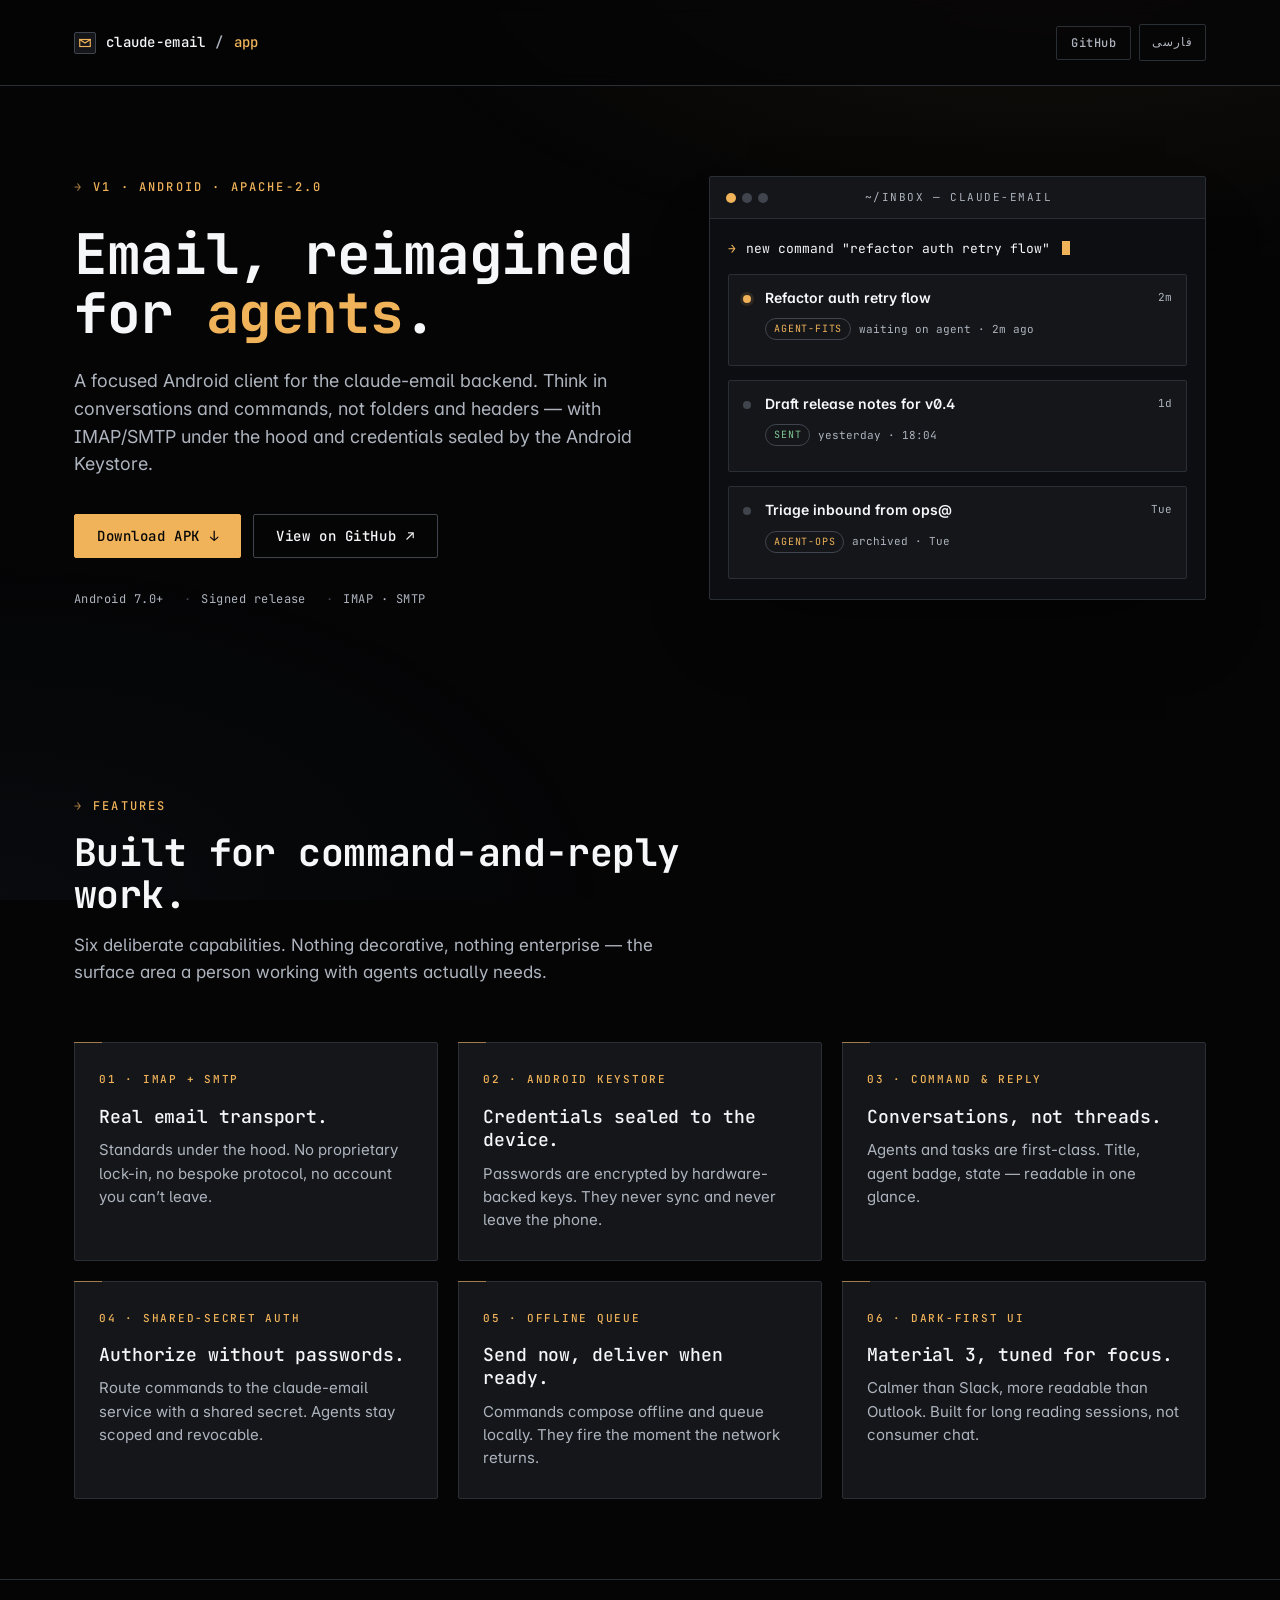
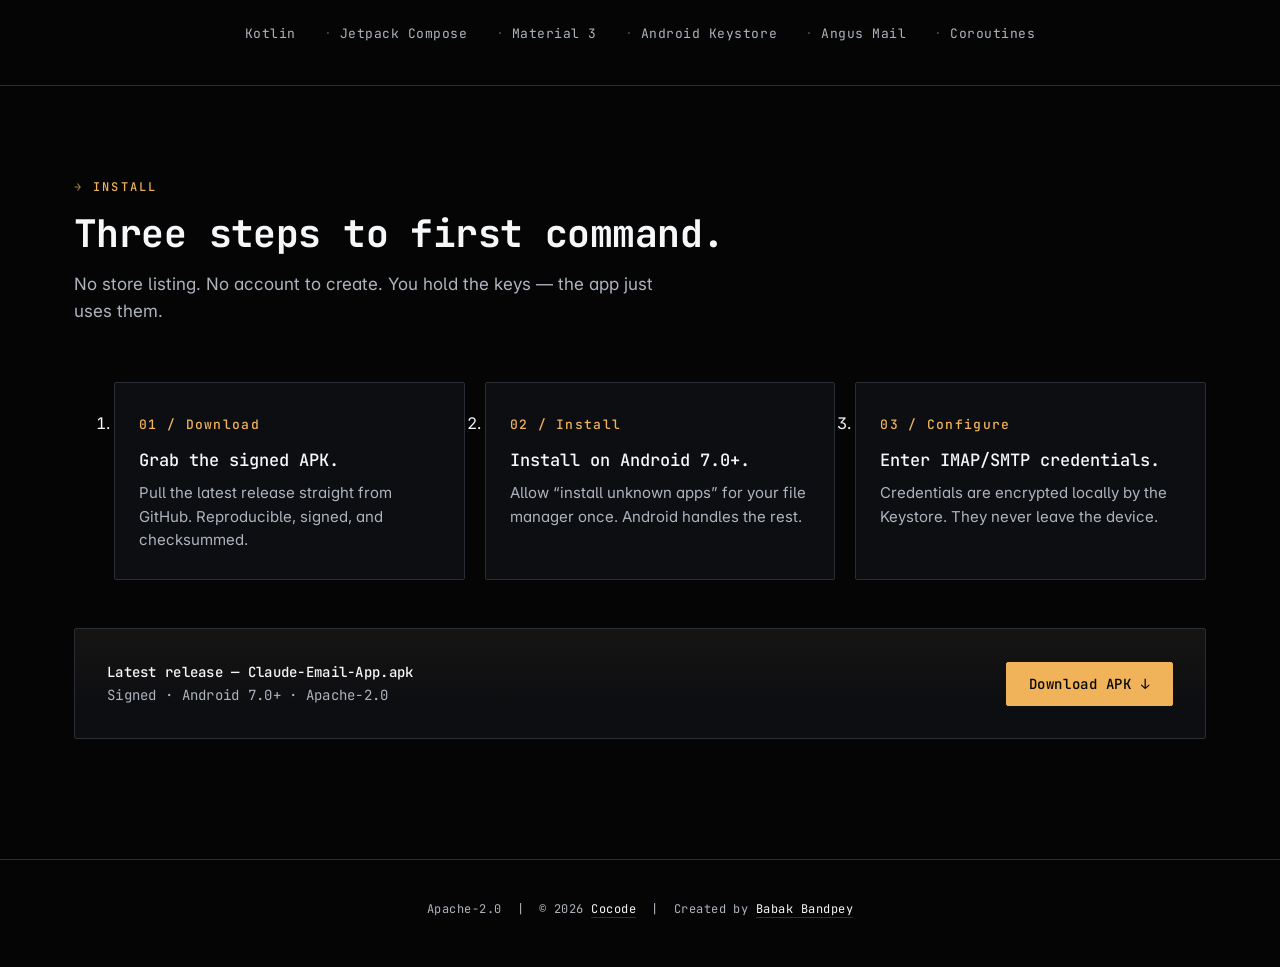
==== website/index.html @ efc54238 "chore: add full GitHub infrastructure - CI workflow (.github/workflows/ci.yml) runs ./gradlew buildS" ====
<!doctype html>
<html lang="en">
<head>
  <meta charset="utf-8" />
  <meta name="viewport" content="width=device-width, initial-scale=1, viewport-fit=cover" />
  <meta name="color-scheme" content="dark" />
  <meta name="theme-color" content="#050506" />

  <title>Claude Email &mdash; Android mail client for claude-email agents</title>
  <meta name="description" content="Focused Android email client for the claude-email backend. IMAP/SMTP, Android Keystore credential storage, command-and-reply UX for agents and tasks." />
  <meta name="robots" content="index, follow" />
  <link rel="canonical" href="https://cocodedk.github.io/Claude-Email-App/" />
  <link rel="icon" type="image/svg+xml" href="favicon.svg" />

  <link rel="alternate" hreflang="en"        href="https://cocodedk.github.io/Claude-Email-App/" />
  <link rel="alternate" hreflang="fa"        href="https://cocodedk.github.io/Claude-Email-App/fa/" />
  <link rel="alternate" hreflang="x-default" href="https://cocodedk.github.io/Claude-Email-App/" />

  <meta property="og:type" content="website" />
  <meta property="og:site_name" content="Claude Email" />
  <meta property="og:title" content="Claude Email — Android mail client for claude-email agents" />
  <meta property="og:description" content="Focused Android email client for the claude-email backend. IMAP/SMTP, encrypted credential storage, command-and-reply UX." />
  <meta property="og:url" content="https://cocodedk.github.io/Claude-Email-App/" />
  <meta property="og:image" content="https://cocodedk.github.io/Claude-Email-App/og.png" />
  <meta property="og:image:width" content="1200" />
  <meta property="og:image:height" content="630" />
  <meta property="og:image:alt" content="Claude Email — Android client for the claude-email backend" />
  <meta property="og:locale" content="en_US" />
  <meta property="og:locale:alternate" content="fa_IR" />

  <meta name="twitter:card" content="summary_large_image" />
  <meta name="twitter:title" content="Claude Email — Android mail client for claude-email agents" />
  <meta name="twitter:description" content="Focused Android email client for the claude-email backend." />
  <meta name="twitter:image" content="https://cocodedk.github.io/Claude-Email-App/og.png" />
  <meta name="twitter:image:alt" content="Claude Email — Android client" />

  <link rel="preconnect" href="https://fonts.googleapis.com" />
  <link rel="preconnect" href="https://fonts.gstatic.com" crossorigin />
  <link href="https://fonts.googleapis.com/css2?family=Inter:wght@400;500;600&family=JetBrains+Mono:wght@400;500;700&display=swap" rel="stylesheet" />

  <link rel="stylesheet" href="styles.css" />

  <script type="application/ld+json">
  {
    "@context": "https://schema.org",
    "@type": "MobileApplication",
    "name": "Claude Email",
    "description": "Android email client for the claude-email backend. IMAP/SMTP, Android Keystore credential storage, command-and-reply UX.",
    "url": "https://cocodedk.github.io/Claude-Email-App/",
    "downloadUrl": "https://github.com/cocodedk/Claude-Email-App/releases/latest/download/Claude-Email-App.apk",
    "applicationCategory": "CommunicationApplication",
    "operatingSystem": "Android 7.0+",
    "offers": { "@type": "Offer", "price": "0", "priceCurrency": "USD" },
    "author": {
      "@type": "Person",
      "name": "Babak Bandpey",
      "url": "https://cocode.dk",
      "sameAs": ["https://linkedin.com/in/babakbandpey", "https://github.com/cocodedk"]
    },
    "codeRepository": "https://github.com/cocodedk/Claude-Email-App"
  }
  </script>
</head>
<body>

  <header class="site-header">
    <div class="container nav">
      <a class="brand" href="/Claude-Email-App/" aria-label="Claude Email — home">
        <span class="brand-mark" aria-hidden="true">
          <svg viewBox="0 0 24 24" fill="none" stroke="currentColor" stroke-width="2" stroke-linecap="square">
            <rect x="3" y="6" width="18" height="12"/>
            <path d="M3 6l9 6 9-6"/>
          </svg>
        </span>
        <span class="brand-name">claude-email</span><span class="brand-slash">/</span><span class="brand-suffix">app</span>
      </a>
      <div class="nav-actions">
        <a class="btn-ghost btn" href="https://github.com/cocodedk/Claude-Email-App" target="_blank" rel="noreferrer" aria-label="View repository on GitHub">GitHub</a>
        <a class="lang-switch" href="fa/" hreflang="fa" lang="fa">فارسی</a>
      </div>
    </div>
  </header>

  <main id="main">

    <!-- Hero -->
    <section class="hero">
      <div class="container hero-grid">
        <div class="hero-copy">
          <p class="eyebrow hero-eyebrow reveal d1">v1 · Android · Apache-2.0</p>
          <h1 class="hero-title reveal d2">
            Email, reimagined<br/>
            for <span class="accent">agents</span>.
          </h1>
          <p class="hero-sub reveal d3">
            A focused Android client for the claude-email backend. Think in conversations and commands, not folders and headers &mdash; with IMAP/SMTP under the hood and credentials sealed by the Android Keystore.
          </p>
          <div class="hero-cta reveal d3">
            <a class="btn btn-primary"
               href="https://github.com/cocodedk/Claude-Email-App/releases/latest/download/Claude-Email-App.apk"
               rel="noreferrer">
              Download APK
              <span class="arrow" aria-hidden="true">↓</span>
            </a>
            <a class="btn btn-secondary" href="https://github.com/cocodedk/Claude-Email-App" target="_blank" rel="noreferrer">
              View on GitHub
              <span aria-hidden="true">↗</span>
            </a>
          </div>
          <div class="hero-meta reveal d4">
            <span>Android 7.0+</span>
            <span>Signed release</span>
            <span>IMAP · SMTP</span>
          </div>
        </div>

        <aside class="hero-visual reveal d4" aria-hidden="true">
          <div class="terminal">
            <div class="terminal-bar">
              <span class="terminal-dots">
                <i class="terminal-dot is-amber"></i>
                <i class="terminal-dot"></i>
                <i class="terminal-dot"></i>
              </span>
              <span class="terminal-title">~/inbox &mdash; claude-email</span>
              <span style="width:40px"></span>
            </div>
            <div class="terminal-body">
              <div class="prompt-line">
                <span class="p-sym">→</span>
                <span class="p-cmd">new command "refactor auth retry flow"</span>
                <span class="cursor" aria-hidden="true"></span>
              </div>

              <article class="thread-card">
                <span class="thread-dot" aria-label="unread"></span>
                <div>
                  <h3 class="thread-title">Refactor auth retry flow</h3>
                  <p class="thread-meta">
                    <span class="badge">agent-fits</span>
                    <span>waiting on agent · 2m ago</span>
                  </p>
                </div>
                <span class="thread-time">2m</span>
              </article>

              <article class="thread-card">
                <span class="thread-dot is-muted" aria-label="read"></span>
                <div>
                  <h3 class="thread-title">Draft release notes for v0.4</h3>
                  <p class="thread-meta">
                    <span class="badge is-green">sent</span>
                    <span>yesterday · 18:04</span>
                  </p>
                </div>
                <span class="thread-time">1d</span>
              </article>

              <article class="thread-card">
                <span class="thread-dot is-muted" aria-label="read"></span>
                <div>
                  <h3 class="thread-title">Triage inbound from ops@</h3>
                  <p class="thread-meta">
                    <span class="badge">agent-ops</span>
                    <span>archived · Tue</span>
                  </p>
                </div>
                <span class="thread-time">Tue</span>
              </article>
            </div>
          </div>
        </aside>
      </div>
    </section>

    <!-- Features -->
    <section class="section" id="features">
      <div class="container">
        <header class="section-head">
          <p class="eyebrow section-eyebrow">Features</p>
          <h2 class="section-title">Built for command-and-reply work.</h2>
          <p class="section-lede">
            Six deliberate capabilities. Nothing decorative, nothing enterprise &mdash; the surface area a person working with agents actually needs.
          </p>
        </header>

        <div class="features">
          <article class="feature">
            <span class="feature-label">01 · IMAP + SMTP</span>
            <h3 class="feature-title">Real email transport.</h3>
            <p class="feature-desc">Standards under the hood. No proprietary lock-in, no bespoke protocol, no account you can&rsquo;t leave.</p>
          </article>

          <article class="feature">
            <span class="feature-label">02 · Android Keystore</span>
            <h3 class="feature-title">Credentials sealed to the device.</h3>
            <p class="feature-desc">Passwords are encrypted by hardware-backed keys. They never sync and never leave the phone.</p>
          </article>

          <article class="feature">
            <span class="feature-label">03 · Command &amp; reply</span>
            <h3 class="feature-title">Conversations, not threads.</h3>
            <p class="feature-desc">Agents and tasks are first-class. Title, agent badge, state &mdash; readable in one glance.</p>
          </article>

          <article class="feature">
            <span class="feature-label">04 · Shared-secret auth</span>
            <h3 class="feature-title">Authorize without passwords.</h3>
            <p class="feature-desc">Route commands to the claude-email service with a shared secret. Agents stay scoped and revocable.</p>
          </article>

          <article class="feature">
            <span class="feature-label">05 · Offline queue</span>
            <h3 class="feature-title">Send now, deliver when ready.</h3>
            <p class="feature-desc">Commands compose offline and queue locally. They fire the moment the network returns.</p>
          </article>

          <article class="feature">
            <span class="feature-label">06 · Dark-first UI</span>
            <h3 class="feature-title">Material 3, tuned for focus.</h3>
            <p class="feature-desc">Calmer than Slack, more readable than Outlook. Built for long reading sessions, not consumer chat.</p>
          </article>
        </div>
      </div>
    </section>

    <!-- Architecture strip -->
    <section class="arch" aria-label="Built with">
      <div class="container">
        <ul class="arch-list">
          <li>Kotlin</li>
          <li>Jetpack Compose</li>
          <li>Material 3</li>
          <li>Android Keystore</li>
          <li>Angus Mail</li>
          <li>Coroutines</li>
        </ul>
      </div>
    </section>

    <!-- Install -->
    <section class="section" id="install">
      <div class="container">
        <header class="section-head">
          <p class="eyebrow section-eyebrow">Install</p>
          <h2 class="section-title">Three steps to first command.</h2>
          <p class="section-lede">
            No store listing. No account to create. You hold the keys &mdash; the app just uses them.
          </p>
        </header>

        <ol class="install-grid" role="list">
          <li class="step">
            <span class="step-number">01 / Download</span>
            <h3 class="step-title">Grab the signed APK.</h3>
            <p class="step-body">Pull the latest release straight from GitHub. Reproducible, signed, and checksummed.</p>
          </li>
          <li class="step">
            <span class="step-number">02 / Install</span>
            <h3 class="step-title">Install on Android 7.0+.</h3>
            <p class="step-body">Allow &ldquo;install unknown apps&rdquo; for your file manager once. Android handles the rest.</p>
          </li>
          <li class="step">
            <span class="step-number">03 / Configure</span>
            <h3 class="step-title">Enter IMAP/SMTP credentials.</h3>
            <p class="step-body">Credentials are encrypted locally by the Keystore. They never leave the device.</p>
          </li>
        </ol>

        <div class="install-cta">
          <p class="install-cta-text"><strong>Latest release &mdash; Claude-Email-App.apk</strong><br/>Signed · Android 7.0+ · Apache-2.0</p>
          <a class="btn btn-primary"
             href="https://github.com/cocodedk/Claude-Email-App/releases/latest/download/Claude-Email-App.apk"
             rel="noreferrer">
            Download APK
            <span class="arrow" aria-hidden="true">↓</span>
          </a>
        </div>
      </div>
    </section>

  </main>

  <footer class="site-footer">
    <div class="container">
      <p>Apache-2.0 &nbsp;|&nbsp; © 2026 <a href="https://cocode.dk" target="_blank" rel="noreferrer">Cocode</a> &nbsp;|&nbsp; Created by <a href="https://linkedin.com/in/babakbandpey" target="_blank" rel="noreferrer">Babak Bandpey</a></p>
    </div>
  </footer>

</body>
</html>
---- website/styles.css ----
/* ==========================================================================
   Claude Email — Landing site
   Shared stylesheet for English (LTR) and Persian (RTL) pages.
   Palette mirrors app/src/main/java/com/cocode/claudeemailapp/ui/theme/Color.kt
   ========================================================================== */

:root {
  /* Palette — from Color.kt (do not add new colours) */
  --pitch-black:     #050506;
  --carbon:          #0D0E11;
  --graphite:        #14161A;
  --graphite-soft:   #1B1E24;
  --border-strong:   #40444C;
  --border-soft:     #2A2E35;
  --snow:            #F6F7F9;
  --snow-muted:      #AEB4BE;
  --signal-amber:    #F0B35A;
  --signal-blue:     #8AB4F8;
  --signal-green:    #81C995;
  --signal-red:      #F28B82;

  /* Type */
  --mono:  "JetBrains Mono", ui-monospace, SFMono-Regular, Menlo, monospace;
  --sans:  "Inter", system-ui, -apple-system, Segoe UI, Roboto, sans-serif;

  /* Rhythm */
  --container: 1180px;
  --gutter-lg: 80px;
  --gutter-md: 48px;
  --radius: 2px;
}

/* Reset ------------------------------------------------------------------- */
*, *::before, *::after { box-sizing: border-box; }
html, body { margin: 0; padding: 0; }
html { scroll-behavior: smooth; }
body {
  background: var(--pitch-black);
  color: var(--snow);
  font-family: var(--sans);
  font-size: 16px;
  line-height: 1.6;
  font-feature-settings: "ss01", "ss02", "cv11";
  -webkit-font-smoothing: antialiased;
  -moz-osx-font-smoothing: grayscale;
  text-rendering: optimizeLegibility;
  overflow-x: hidden;
  min-height: 100vh;
}
a { color: inherit; text-decoration: none; }
img, svg { display: block; max-width: 100%; }

/* Ambient background — a single, calm radial glow, amber-tinged */
body::before {
  content: "";
  position: fixed;
  inset: 0;
  pointer-events: none;
  background:
    radial-gradient(1200px 600px at 82% -10%, rgba(240, 179, 90, 0.08), transparent 60%),
    radial-gradient(900px 500px at 0% 100%, rgba(138, 180, 248, 0.035), transparent 70%);
  z-index: 0;
}
body > * { position: relative; z-index: 1; }

/* Focus states — 2px SignalAmber ------------------------------------------ */
:focus-visible {
  outline: 2px solid var(--signal-amber);
  outline-offset: 2px;
  border-radius: var(--radius);
}

/* Selection */
::selection { background: var(--signal-amber); color: var(--pitch-black); }

/* Container --------------------------------------------------------------- */
.container {
  width: 100%;
  max-width: var(--container);
  margin-inline: auto;
  padding-inline: 24px;
}

/* Header / Nav ------------------------------------------------------------ */
.site-header {
  padding: 24px 0;
  border-bottom: 1px solid var(--border-soft);
  background: rgba(5, 5, 6, 0.7);
  backdrop-filter: blur(8px);
  -webkit-backdrop-filter: blur(8px);
  position: sticky;
  top: 0;
  z-index: 50;
}
.nav {
  display: flex;
  align-items: center;
  justify-content: space-between;
  gap: 16px;
}
.brand {
  display: inline-flex;
  align-items: center;
  gap: 10px;
  font-family: var(--mono);
  font-weight: 500;
  font-size: 14px;
  letter-spacing: 0.02em;
  color: var(--snow);
}
.brand-mark {
  width: 22px;
  height: 22px;
  display: inline-grid;
  place-items: center;
  background: var(--graphite);
  border: 1px solid var(--border-strong);
  border-radius: var(--radius);
  color: var(--signal-amber);
}
.brand-mark svg { width: 14px; height: 14px; }
.brand-name { color: var(--snow); }
.brand-slash { color: var(--snow-muted); }
.brand-suffix { color: var(--signal-amber); }

.nav-actions {
  display: inline-flex;
  align-items: center;
  gap: 8px;
}
.lang-switch {
  font-family: var(--mono);
  font-size: 12px;
  letter-spacing: 0.08em;
  text-transform: uppercase;
  color: var(--snow-muted);
  padding: 8px 12px;
  border: 1px solid var(--border-soft);
  border-radius: var(--radius);
  transition: color .15s, border-color .15s, background-color .15s;
}
.lang-switch:hover { color: var(--snow); border-color: var(--border-strong); background: var(--graphite); }

/* Buttons ----------------------------------------------------------------- */
.btn {
  display: inline-flex;
  align-items: center;
  justify-content: center;
  gap: 10px;
  padding: 14px 22px;
  font-family: var(--mono);
  font-weight: 500;
  font-size: 14px;
  letter-spacing: 0.04em;
  line-height: 1;
  border-radius: var(--radius);
  border: 1px solid transparent;
  cursor: pointer;
  transition: background-color .15s, color .15s, border-color .15s, transform .15s;
  white-space: nowrap;
}
.btn-primary {
  background: var(--signal-amber);
  color: var(--pitch-black);
  border-color: var(--signal-amber);
}
.btn-primary:hover { background: #FFC672; border-color: #FFC672; }
.btn-primary .arrow { color: var(--pitch-black); }
.btn-secondary {
  background: transparent;
  color: var(--snow);
  border-color: var(--border-strong);
}
.btn-secondary:hover { border-color: var(--snow); background: var(--graphite); }
.btn-ghost {
  background: transparent;
  color: var(--snow-muted);
  border: 1px solid var(--border-soft);
  padding: 10px 14px;
  font-size: 12px;
}
.btn-ghost:hover { color: var(--snow); border-color: var(--border-strong); }

/* Eyebrow label ----------------------------------------------------------- */
.eyebrow {
  display: inline-flex;
  align-items: center;
  gap: 10px;
  font-family: var(--mono);
  font-size: 12px;
  font-weight: 500;
  letter-spacing: 0.18em;
  text-transform: uppercase;
  color: var(--signal-amber);
}
.eyebrow::before {
  content: "→";
  color: var(--signal-amber);
  opacity: 0.7;
}
[dir="rtl"] .eyebrow::before { content: "←"; }

/* Hero -------------------------------------------------------------------- */
.hero {
  padding: var(--gutter-lg) 0 calc(var(--gutter-lg) + 16px);
  position: relative;
}
.hero-grid {
  display: grid;
  grid-template-columns: 1.15fr 1fr;
  gap: 64px;
  align-items: center;
}
.hero-copy { max-width: 620px; }
.hero-eyebrow { margin-bottom: 28px; }
.hero-title {
  font-family: var(--mono);
  font-weight: 700;
  font-size: clamp(32px, 5.6vw, 56px);
  line-height: 1.05;
  letter-spacing: -0.02em;
  margin: 0 0 24px;
  color: var(--snow);
}
.hero-title .accent { color: var(--signal-amber); }
.hero-sub {
  font-size: clamp(17px, 1.4vw, 20px);
  line-height: 1.55;
  color: var(--snow-muted);
  margin: 0 0 36px;
  max-width: 52ch;
}
.hero-cta {
  display: flex;
  flex-wrap: wrap;
  gap: 12px;
  margin-bottom: 32px;
}
.hero-meta {
  display: flex;
  flex-wrap: wrap;
  gap: 20px;
  font-family: var(--mono);
  font-size: 12px;
  color: var(--snow-muted);
  letter-spacing: 0.04em;
}
.hero-meta span::before {
  content: "·";
  margin-inline-end: 10px;
  color: var(--border-strong);
}
.hero-meta span:first-child::before { content: none; }

/* Hero ornament — terminal panel with conversation preview --------------- */
.hero-visual {
  position: relative;
  isolation: isolate;
}
.terminal {
  background: var(--carbon);
  border: 1px solid var(--border-soft);
  border-radius: var(--radius);
  overflow: hidden;
  box-shadow:
    0 1px 0 rgba(255, 255, 255, 0.02) inset,
    0 40px 80px -40px rgba(0, 0, 0, 0.6);
  font-family: var(--mono);
  font-size: 13px;
}
.terminal-bar {
  display: flex;
  align-items: center;
  justify-content: space-between;
  padding: 12px 16px;
  border-bottom: 1px solid var(--border-soft);
  background: var(--graphite);
}
.terminal-dots {
  display: inline-flex;
  gap: 6px;
}
.terminal-dot {
  width: 10px;
  height: 10px;
  border-radius: 50%;
  background: var(--border-strong);
}
.terminal-dot.is-amber { background: var(--signal-amber); }
.terminal-title {
  font-size: 11px;
  letter-spacing: 0.14em;
  text-transform: uppercase;
  color: var(--snow-muted);
}
.terminal-body {
  padding: 20px 18px;
  display: grid;
  gap: 14px;
}
.prompt-line {
  color: var(--snow-muted);
  display: flex;
  gap: 10px;
  align-items: baseline;
}
.prompt-line .p-sym { color: var(--signal-amber); }
.prompt-line .p-cmd { color: var(--snow); }
.cursor {
  display: inline-block;
  width: 8px;
  height: 14px;
  background: var(--signal-amber);
  margin-inline-start: 2px;
  transform: translateY(2px);
  animation: blink 1.1s steps(2) infinite;
}
@keyframes blink { 50% { opacity: 0; } }

.thread-card {
  display: grid;
  grid-template-columns: auto 1fr auto;
  gap: 14px;
  align-items: start;
  padding: 14px 14px;
  background: var(--graphite);
  border: 1px solid var(--border-soft);
  border-radius: var(--radius);
  transition: border-color .2s;
}
.thread-card:hover { border-color: var(--border-strong); }
.thread-dot {
  width: 8px;
  height: 8px;
  border-radius: 50%;
  background: var(--signal-amber);
  margin-top: 6px;
  box-shadow: 0 0 0 3px rgba(240, 179, 90, 0.12);
}
.thread-dot.is-muted { background: var(--border-strong); box-shadow: none; }
.thread-title {
  font-family: var(--sans);
  font-size: 14px;
  font-weight: 600;
  color: var(--snow);
  margin: 0 0 4px;
  line-height: 1.3;
}
.thread-meta {
  font-size: 11px;
  color: var(--snow-muted);
  display: flex;
  align-items: center;
  gap: 8px;
  flex-wrap: wrap;
}
.badge {
  display: inline-flex;
  align-items: center;
  padding: 2px 8px;
  border: 1px solid var(--border-strong);
  border-radius: 999px;
  font-size: 10px;
  letter-spacing: 0.08em;
  text-transform: uppercase;
  color: var(--signal-amber);
}
.badge.is-green { color: var(--signal-green); }
.thread-time {
  font-size: 11px;
  color: var(--snow-muted);
  white-space: nowrap;
}

/* Section scaffolding ---------------------------------------------------- */
.section { padding: var(--gutter-lg) 0; }
.section-head { margin-bottom: 56px; max-width: 720px; }
.section-eyebrow { margin-bottom: 16px; }
.section-title {
  font-family: var(--mono);
  font-weight: 700;
  font-size: clamp(28px, 3.4vw, 38px);
  line-height: 1.1;
  letter-spacing: -0.015em;
  margin: 0 0 16px;
  color: var(--snow);
}
.section-lede {
  font-size: 17px;
  color: var(--snow-muted);
  margin: 0;
  max-width: 56ch;
  line-height: 1.6;
}

/* Features grid ----------------------------------------------------------- */
.features {
  display: grid;
  grid-template-columns: repeat(3, minmax(0, 1fr));
  gap: 20px;
}
.feature {
  background: var(--graphite);
  border: 1px solid var(--border-soft);
  border-top-left-radius: 1px;
  border-top-right-radius: var(--radius);
  border-bottom-right-radius: var(--radius);
  border-bottom-left-radius: var(--radius);
  padding: 28px 24px;
  transition: border-color .2s, background-color .2s;
  position: relative;
}
.feature::before {
  /* subtle code-block corner accent */
  content: "";
  position: absolute;
  top: -1px;
  inset-inline-start: -1px;
  width: 28px;
  height: 1px;
  background: var(--signal-amber);
  opacity: 0.6;
}
.feature:hover { border-color: var(--border-strong); background: var(--graphite-soft); }
.feature-label {
  font-family: var(--mono);
  font-size: 11px;
  font-weight: 500;
  letter-spacing: 0.16em;
  text-transform: uppercase;
  color: var(--signal-amber);
  margin-bottom: 16px;
  display: block;
}
.feature-title {
  font-family: var(--mono);
  font-size: 18px;
  font-weight: 500;
  line-height: 1.3;
  color: var(--snow);
  margin: 0 0 10px;
  letter-spacing: -0.005em;
}
.feature-desc {
  font-size: 15px;
  color: var(--snow-muted);
  line-height: 1.55;
  margin: 0;
}

/* Architecture strip ----------------------------------------------------- */
.arch {
  padding: 40px 0;
  border-top: 1px solid var(--border-soft);
  border-bottom: 1px solid var(--border-soft);
  text-align: center;
}
.arch-list {
  display: inline-flex;
  flex-wrap: wrap;
  justify-content: center;
  gap: 10px 22px;
  font-family: var(--mono);
  font-size: 13px;
  color: var(--snow-muted);
  letter-spacing: 0.04em;
  margin: 0;
  padding: 0;
  list-style: none;
}
.arch-list li { position: relative; padding-inline-start: 22px; }
.arch-list li:first-child { padding-inline-start: 0; }
.arch-list li:not(:first-child)::before {
  content: "·";
  position: absolute;
  inset-inline-start: 6px;
  color: var(--border-strong);
}

/* Install ----------------------------------------------------------------- */
.install-grid {
  display: grid;
  grid-template-columns: repeat(3, minmax(0, 1fr));
  gap: 20px;
  counter-reset: step;
}
.step {
  padding: 28px 24px;
  background: var(--carbon);
  border: 1px solid var(--border-soft);
  border-radius: var(--radius);
  position: relative;
}
.step-number {
  font-family: var(--mono);
  font-size: 13px;
  font-weight: 500;
  color: var(--signal-amber);
  letter-spacing: 0.1em;
  margin-bottom: 14px;
  display: block;
}
.step-title {
  font-family: var(--mono);
  font-size: 17px;
  font-weight: 500;
  color: var(--snow);
  margin: 0 0 10px;
  line-height: 1.3;
}
.step-body {
  font-size: 15px;
  color: var(--snow-muted);
  line-height: 1.55;
  margin: 0;
}

.install-cta {
  margin-top: 48px;
  padding: 32px;
  border: 1px solid var(--border-soft);
  border-radius: var(--radius);
  background:
    linear-gradient(180deg, rgba(240, 179, 90, 0.04), transparent 70%),
    var(--carbon);
  display: flex;
  flex-wrap: wrap;
  gap: 20px;
  align-items: center;
  justify-content: space-between;
}
.install-cta-text {
  font-family: var(--mono);
  font-size: 14px;
  color: var(--snow-muted);
  letter-spacing: 0.02em;
  margin: 0;
}
.install-cta-text strong { color: var(--snow); font-weight: 500; }

/* Footer ------------------------------------------------------------------ */
.site-footer {
  border-top: 1px solid var(--border-soft);
  padding: 40px 0 48px;
  margin-top: 40px;
}
.site-footer p {
  font-family: var(--mono);
  font-size: 12px;
  color: var(--snow-muted);
  letter-spacing: 0.04em;
  margin: 0;
  text-align: center;
}
.site-footer a {
  color: var(--snow);
  border-bottom: 1px solid var(--border-soft);
  transition: color .15s, border-color .15s;
}
.site-footer a:hover { color: var(--signal-amber); border-bottom-color: var(--signal-amber); }

/* Reveal animation (light, intentional) ----------------------------------
   Content is always present — animation only softens the entrance. */
.reveal {
  animation: rise .7s ease-out both;
}
.reveal.d1 { animation-delay: .05s; }
.reveal.d2 { animation-delay: .15s; }
.reveal.d3 { animation-delay: .25s; }
.reveal.d4 { animation-delay: .35s; }
@keyframes rise {
  from { opacity: 0; transform: translateY(10px); }
  to   { opacity: 1; transform: translateY(0); }
}

/* Responsive -------------------------------------------------------------- */
@media (max-width: 1040px) {
  .hero-grid { grid-template-columns: 1fr; gap: 48px; }
  .hero-visual { max-width: 520px; }
  .features { grid-template-columns: repeat(2, minmax(0, 1fr)); }
  .install-grid { grid-template-columns: repeat(3, minmax(0, 1fr)); }
}
@media (max-width: 720px) {
  :root { --gutter-lg: 56px; }
  .section { padding: 56px 0; }
  .features { grid-template-columns: 1fr; }
  .install-grid { grid-template-columns: 1fr; }
  .hero { padding: 56px 0; }
  .install-cta { flex-direction: column; align-items: flex-start; }
  .install-cta .btn { width: 100%; }
}
@media (max-width: 480px) {
  .container { padding-inline: 20px; }
  .hero-cta { flex-direction: column; align-items: stretch; }
  .btn { width: 100%; }
  .nav .brand-slash, .nav .brand-suffix { display: none; }
}

/* RTL overrides ----------------------------------------------------------- */
[dir="rtl"] body {
  font-family: "Vazirmatn", var(--sans);
}
[dir="rtl"] .hero-title,
[dir="rtl"] .section-title,
[dir="rtl"] .feature-title,
[dir="rtl"] .step-title {
  font-family: "Vazirmatn", var(--sans);
  letter-spacing: 0;
}
[dir="rtl"] .hero-title {
  font-weight: 700;
  line-height: 1.25;
}
[dir="rtl"] .section-title { line-height: 1.3; }
[dir="rtl"] .eyebrow,
[dir="rtl"] .feature-label,
[dir="rtl"] .step-number,
[dir="rtl"] .hero-meta,
[dir="rtl"] .badge,
[dir="rtl"] .arch-list,
[dir="rtl"] .lang-switch,
[dir="rtl"] .terminal-title,
[dir="rtl"] .site-footer p,
[dir="rtl"] .brand,
[dir="rtl"] .install-cta-text,
[dir="rtl"] .btn {
  /* keep JetBrains Mono for code/version/labels even on Persian page */
  font-family: var(--mono);
}
[dir="rtl"] .hero-sub,
[dir="rtl"] .section-lede,
[dir="rtl"] .feature-desc,
[dir="rtl"] .step-body {
  font-family: "Vazirmatn", var(--sans);
  line-height: 1.85;
}
[dir="rtl"] .feature::before { inset-inline-start: -1px; }

/* Reduced motion --------------------------------------------------------- */
@media (prefers-reduced-motion: reduce) {
  *, *::before, *::after {
    animation-duration: .001ms !important;
    animation-iteration-count: 1 !important;
    transition-duration: .001ms !important;
    scroll-behavior: auto !important;
  }
  .cursor { animation: none; opacity: 1; }
  .reveal { opacity: 1; transform: none; }
}
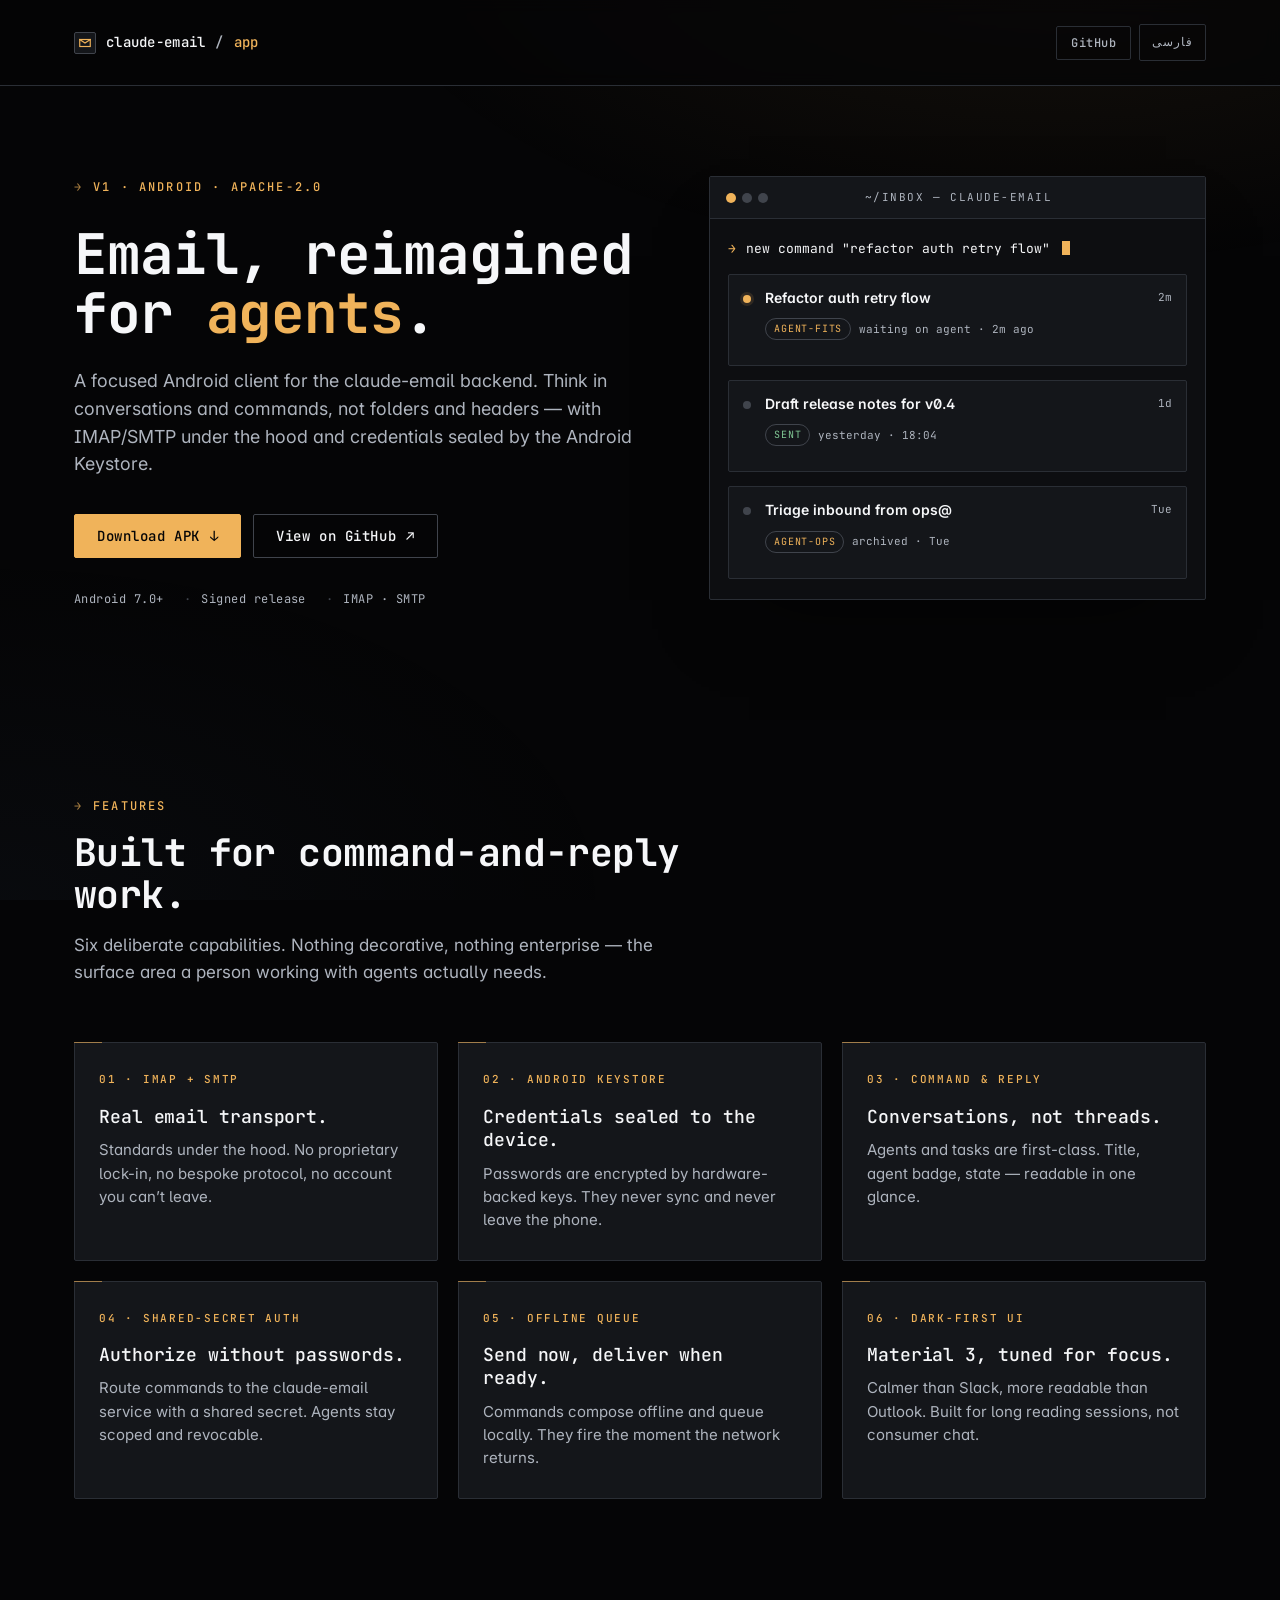
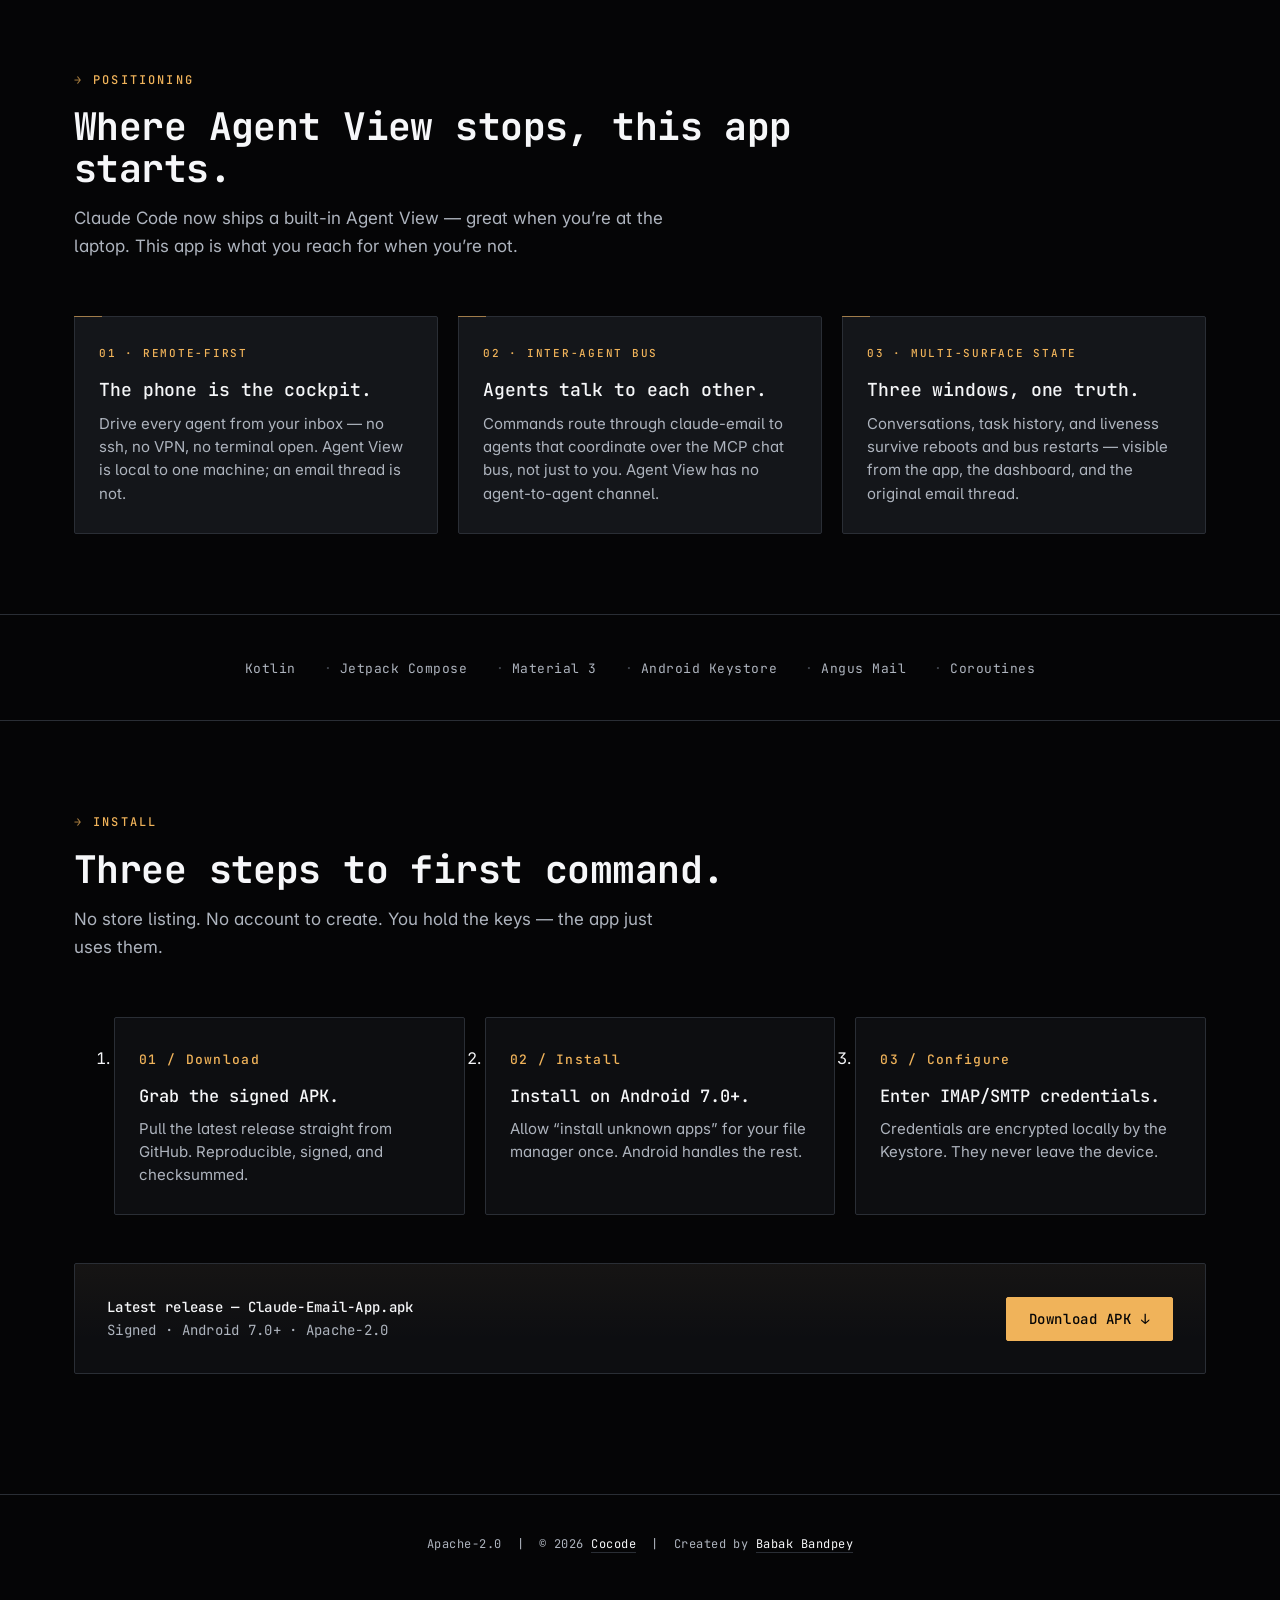
==== commit b3389a43: "docs: position Claude-Email-App vs Claude Code's Agent View Mirrors the peer's docs/agent-view-posit" ====
--- a/website/index.html
+++ b/website/index.html
@@ -224,6 +224,39 @@
       </div>
     </section>
 
+    <!-- Positioning vs Claude Code Agent View -->
+    <section class="section" id="positioning">
+      <div class="container">
+        <header class="section-head">
+          <p class="eyebrow section-eyebrow">Positioning</p>
+          <h2 class="section-title">Where Agent View stops, this app starts.</h2>
+          <p class="section-lede">
+            Claude Code now ships a built-in <a href="https://claude.com/blog/agent-view-in-claude-code">Agent View</a> &mdash; great when you&rsquo;re at the laptop. This app is what you reach for when you&rsquo;re not.
+          </p>
+        </header>
+
+        <div class="features">
+          <article class="feature">
+            <span class="feature-label">01 · Remote-first</span>
+            <h3 class="feature-title">The phone is the cockpit.</h3>
+            <p class="feature-desc">Drive every agent from your inbox &mdash; no ssh, no VPN, no terminal open. Agent View is local to one machine; an email thread is not.</p>
+          </article>
+
+          <article class="feature">
+            <span class="feature-label">02 · Inter-agent bus</span>
+            <h3 class="feature-title">Agents talk to each other.</h3>
+            <p class="feature-desc">Commands route through claude-email to agents that coordinate over the MCP chat bus, not just to you. Agent View has no agent-to-agent channel.</p>
+          </article>
+
+          <article class="feature">
+            <span class="feature-label">03 · Multi-surface state</span>
+            <h3 class="feature-title">Three windows, one truth.</h3>
+            <p class="feature-desc">Conversations, task history, and liveness survive reboots and bus restarts &mdash; visible from the app, the dashboard, and the original email thread.</p>
+          </article>
+        </div>
+      </div>
+    </section>
+
     <!-- Architecture strip -->
     <section class="arch" aria-label="Built with">
       <div class="container">
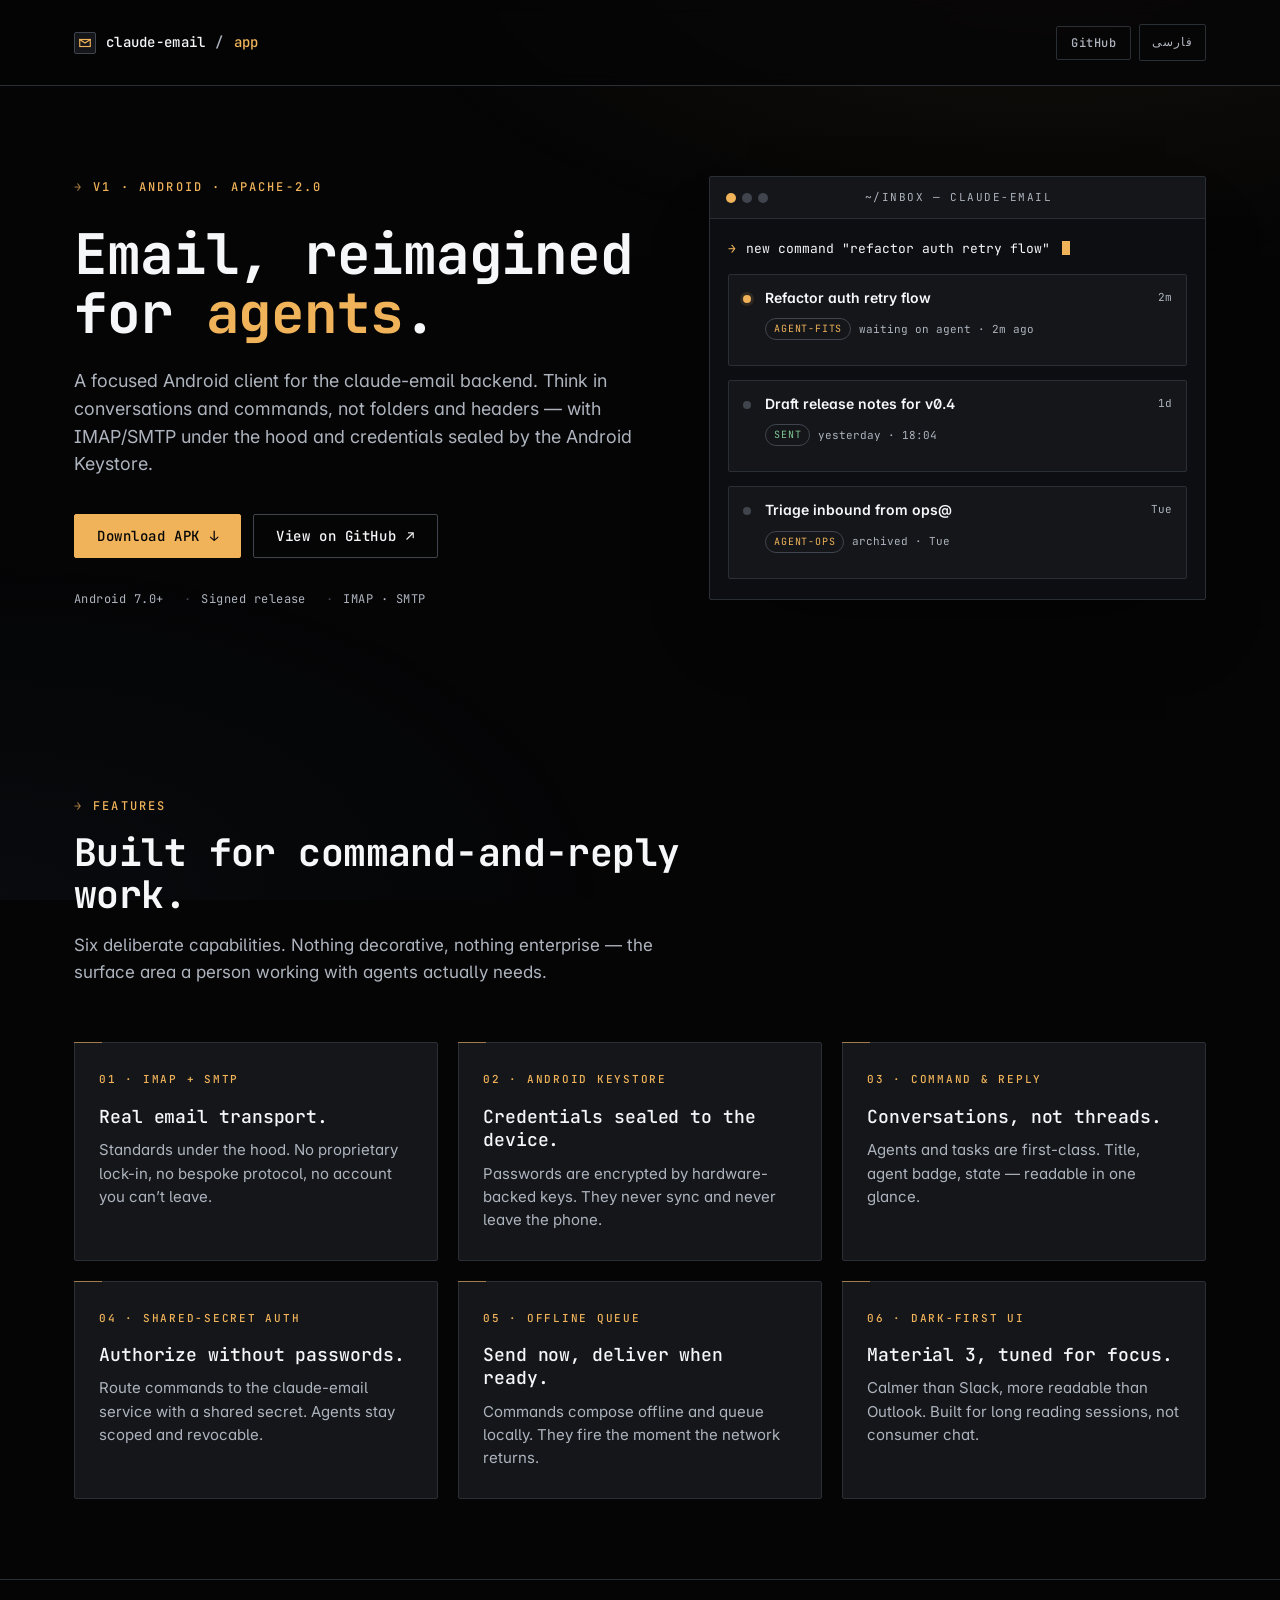
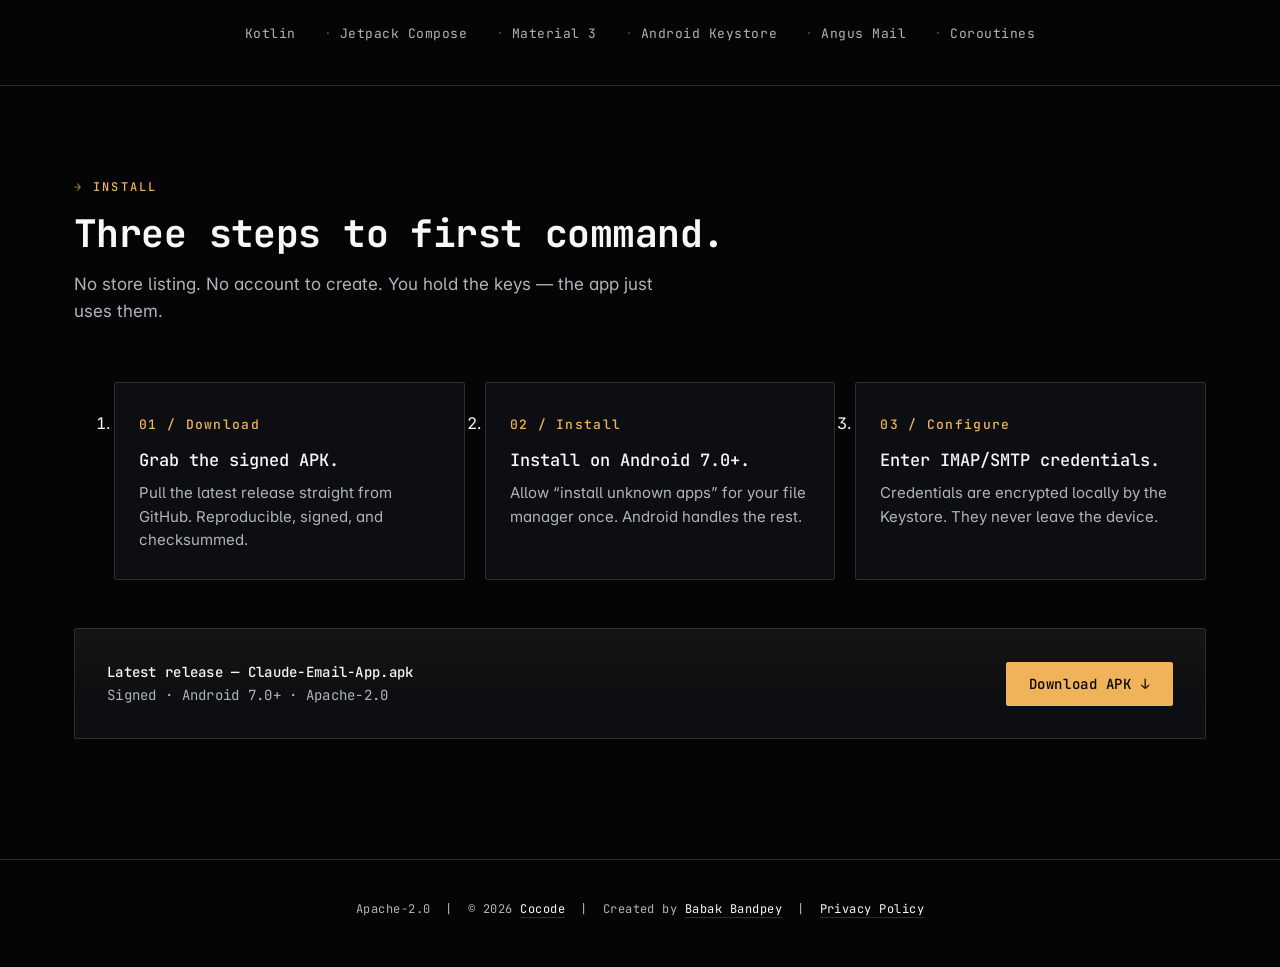
==== commit fcd0bcc0: "docs: add privacy policy page Add a bilingual (English + Persian) privacy policy for Claude Email Ap" ====
--- a/website/index.html
+++ b/website/index.html
@@ -224,39 +224,6 @@
       </div>
     </section>
 
-    <!-- Positioning vs Claude Code Agent View -->
-    <section class="section" id="positioning">
-      <div class="container">
-        <header class="section-head">
-          <p class="eyebrow section-eyebrow">Positioning</p>
-          <h2 class="section-title">Where Agent View stops, this app starts.</h2>
-          <p class="section-lede">
-            Claude Code now ships a built-in <a href="https://claude.com/blog/agent-view-in-claude-code">Agent View</a> &mdash; great when you&rsquo;re at the laptop. This app is what you reach for when you&rsquo;re not.
-          </p>
-        </header>
-
-        <div class="features">
-          <article class="feature">
-            <span class="feature-label">01 · Remote-first</span>
-            <h3 class="feature-title">The phone is the cockpit.</h3>
-            <p class="feature-desc">Drive every agent from your inbox &mdash; no ssh, no VPN, no terminal open. Agent View is local to one machine; an email thread is not.</p>
-          </article>
-
-          <article class="feature">
-            <span class="feature-label">02 · Inter-agent bus</span>
-            <h3 class="feature-title">Agents talk to each other.</h3>
-            <p class="feature-desc">Commands route through claude-email to agents that coordinate over the MCP chat bus, not just to you. Agent View has no agent-to-agent channel.</p>
-          </article>
-
-          <article class="feature">
-            <span class="feature-label">03 · Multi-surface state</span>
-            <h3 class="feature-title">Three windows, one truth.</h3>
-            <p class="feature-desc">Conversations, task history, and liveness survive reboots and bus restarts &mdash; visible from the app, the dashboard, and the original email thread.</p>
-          </article>
-        </div>
-      </div>
-    </section>
-
     <!-- Architecture strip -->
     <section class="arch" aria-label="Built with">
       <div class="container">
@@ -316,7 +283,7 @@
 
   <footer class="site-footer">
     <div class="container">
-      <p>Apache-2.0 &nbsp;|&nbsp; © 2026 <a href="https://cocode.dk" target="_blank" rel="noreferrer">Cocode</a> &nbsp;|&nbsp; Created by <a href="https://linkedin.com/in/babakbandpey" target="_blank" rel="noreferrer">Babak Bandpey</a></p>
+      <p>Apache-2.0 &nbsp;|&nbsp; © 2026 <a href="https://cocode.dk" target="_blank" rel="noreferrer">Cocode</a> &nbsp;|&nbsp; Created by <a href="https://linkedin.com/in/babakbandpey" target="_blank" rel="noreferrer">Babak Bandpey</a> &nbsp;|&nbsp; <a href="privacy.html">Privacy Policy</a></p>
     </div>
   </footer>
 
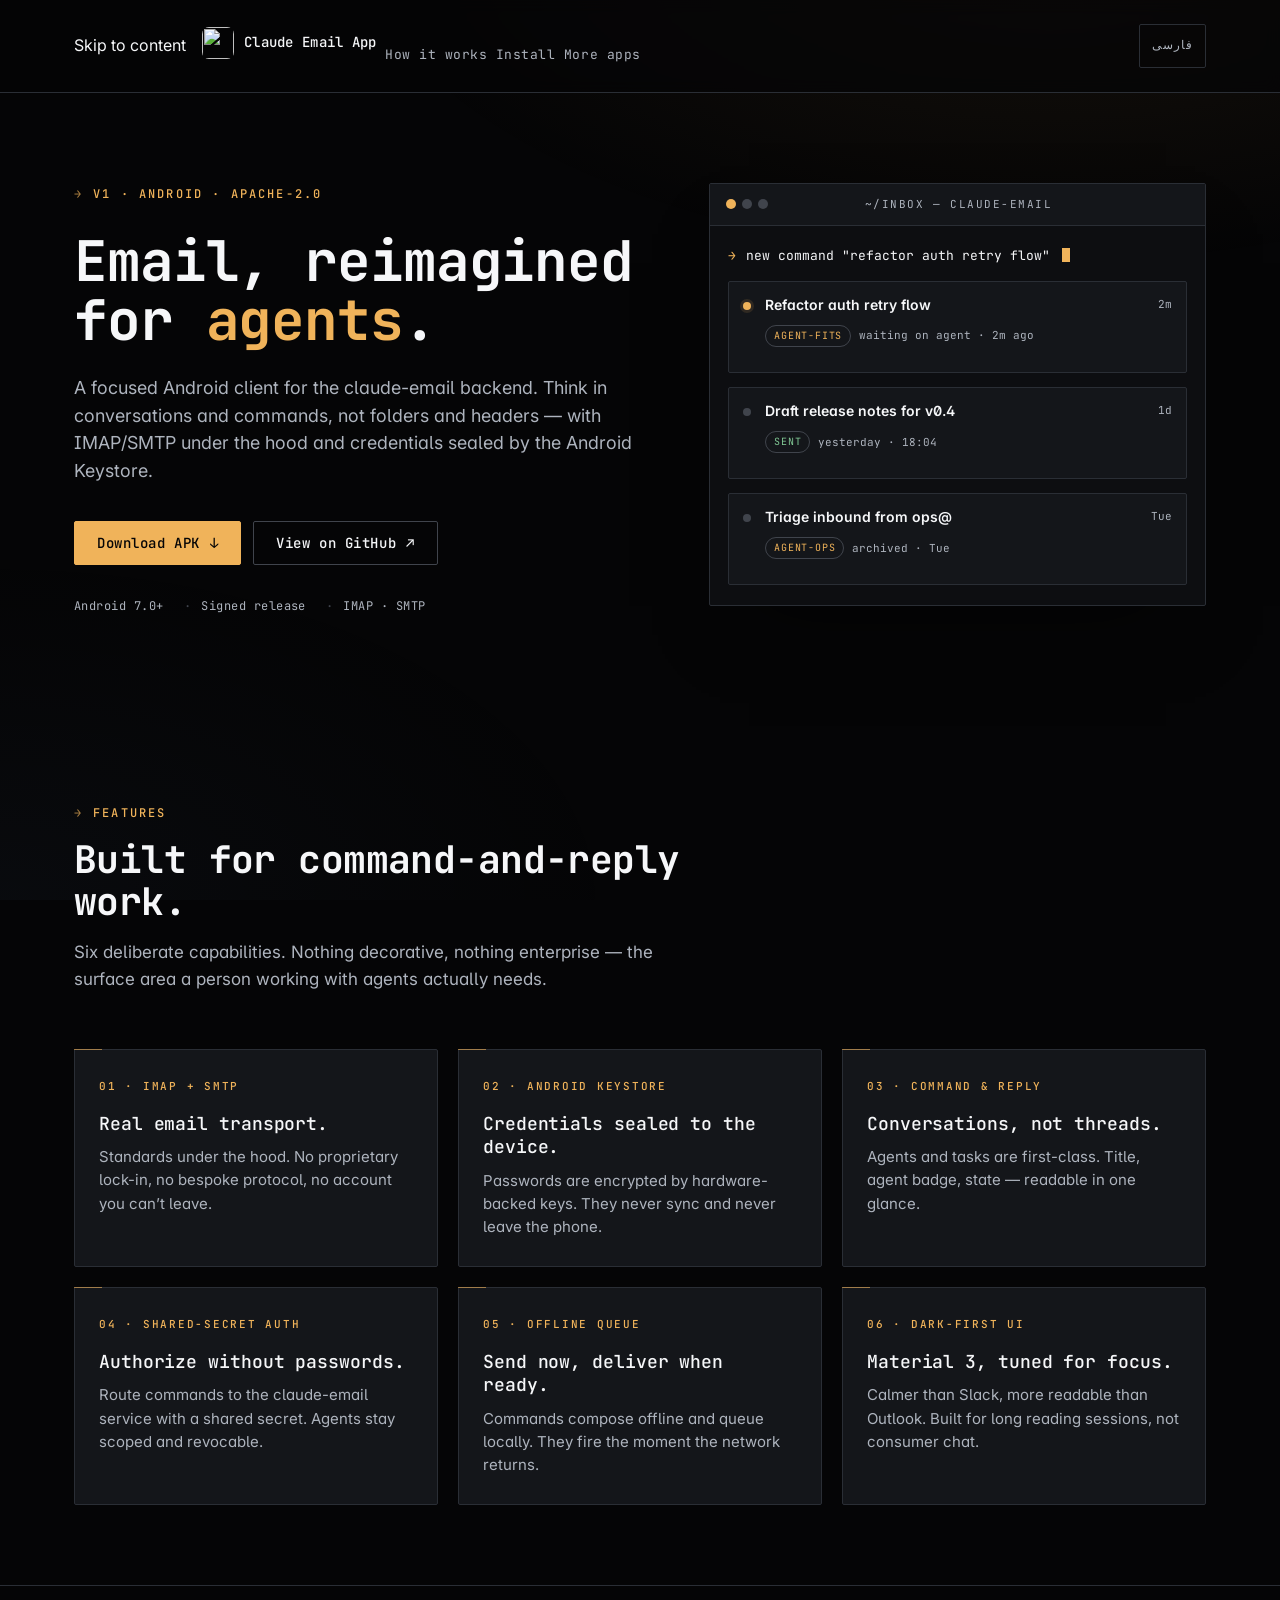
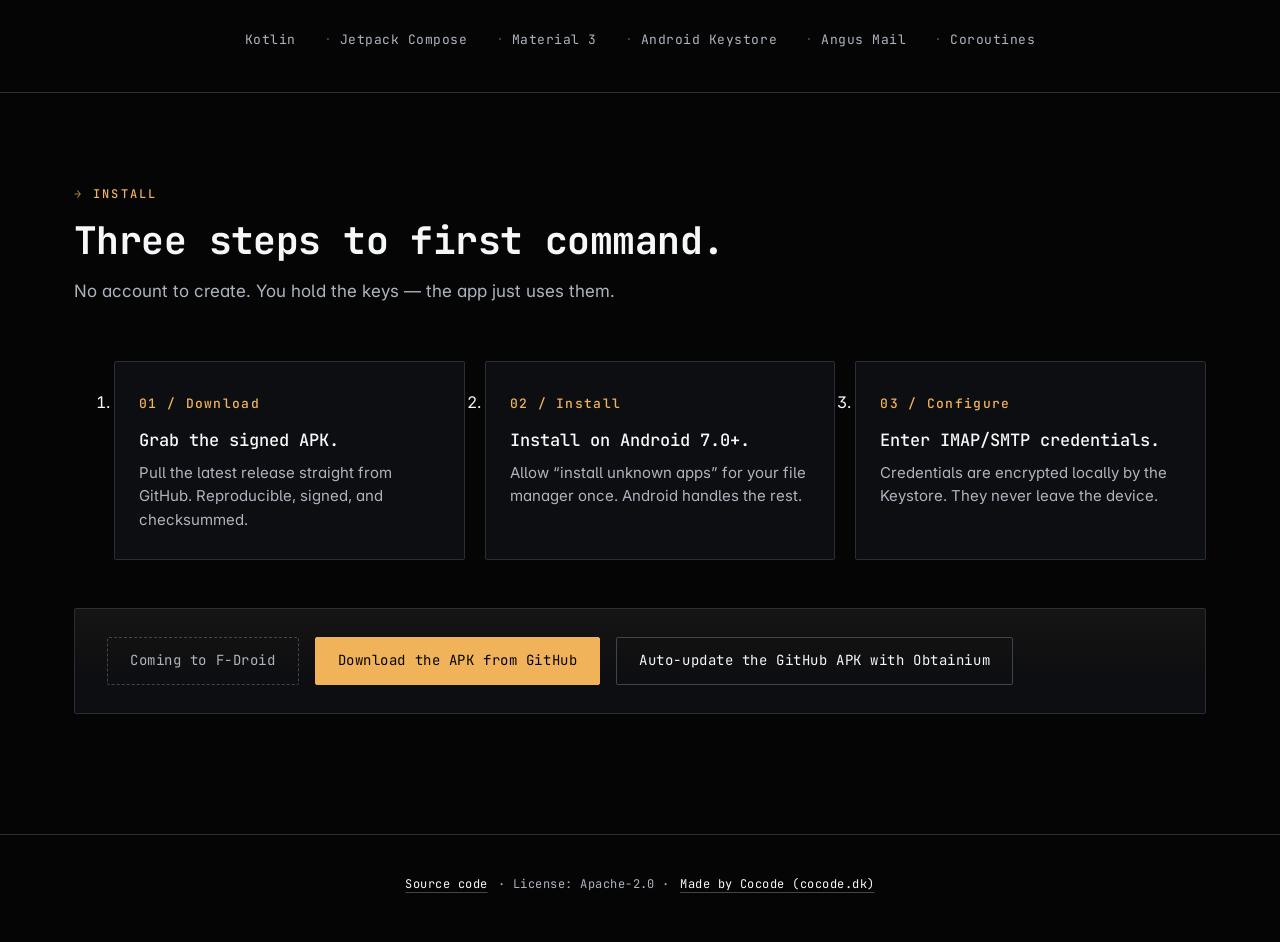
==== commit 1f2d5291: "chore: the cocode-apps publishing standard on the site, README and store listing Site (website/): - " ====
--- a/website/index.html
+++ b/website/index.html
@@ -39,6 +39,7 @@
   <link href="https://fonts.googleapis.com/css2?family=Inter:wght@400;500;600&family=JetBrains+Mono:wght@400;500;700&display=swap" rel="stylesheet" />
 
   <link rel="stylesheet" href="styles.css" />
+  <link rel="stylesheet" href="css/shared-blocks.css" />
 
   <script type="application/ld+json">
   {
@@ -64,20 +65,18 @@
 <body>
 
   <header class="site-header">
-    <div class="container nav">
-      <a class="brand" href="/Claude-Email-App/" aria-label="Claude Email — home">
-        <span class="brand-mark" aria-hidden="true">
-          <svg viewBox="0 0 24 24" fill="none" stroke="currentColor" stroke-width="2" stroke-linecap="square">
-            <rect x="3" y="6" width="18" height="12"/>
-            <path d="M3 6l9 6 9-6"/>
-          </svg>
-        </span>
-        <span class="brand-name">claude-email</span><span class="brand-slash">/</span><span class="brand-suffix">app</span>
-      </a>
-      <div class="nav-actions">
-        <a class="btn-ghost btn" href="https://github.com/cocodedk/Claude-Email-App" target="_blank" rel="noreferrer" aria-label="View repository on GitHub">GitHub</a>
-        <a class="lang-switch" href="fa/" hreflang="fa" lang="fa">فارسی</a>
-      </div>
+    <div class="container nav nav-shared">
+      <!-- cocode-apps:nav:start -->
+<link rel="stylesheet" href="/Claude-Email-App/css/cocode-nav.css">
+<a class="skip" href="#main">Skip to content</a>
+<nav class="cocode-nav" aria-label="Claude Email App">
+  <a class="brand" href="/Claude-Email-App/" data-nav="home" aria-current="page"><img src="/Claude-Email-App/img/icon.png" alt="" width="32" height="32">Claude Email App</a>
+  <a href="/Claude-Email-App/#how" data-nav="how">How it works</a>
+  <a href="/Claude-Email-App/#install" data-nav="install">Install</a>
+  <a href="https://cocode.dk/" data-nav="more">More apps</a>
+</nav>
+<!-- cocode-apps:nav:end -->
+      <a class="lang-switch" href="fa/" hreflang="fa" lang="fa">فارسی</a>
     </div>
   </header>
 
@@ -174,7 +173,7 @@
     </section>
 
     <!-- Features -->
-    <section class="section" id="features">
+    <section class="section" id="how">
       <div class="container">
         <header class="section-head">
           <p class="eyebrow section-eyebrow">Features</p>
@@ -245,7 +244,7 @@
           <p class="eyebrow section-eyebrow">Install</p>
           <h2 class="section-title">Three steps to first command.</h2>
           <p class="section-lede">
-            No store listing. No account to create. You hold the keys &mdash; the app just uses them.
+            No account to create. You hold the keys &mdash; the app just uses them.
           </p>
         </header>
 
@@ -267,25 +266,31 @@
           </li>
         </ol>
 
-        <div class="install-cta">
-          <p class="install-cta-text"><strong>Latest release &mdash; Claude-Email-App.apk</strong><br/>Signed · Android 7.0+ · Apache-2.0</p>
-          <a class="btn btn-primary"
-             href="https://github.com/cocodedk/Claude-Email-App/releases/latest/download/Claude-Email-App.apk"
-             rel="noreferrer">
-            Download APK
-            <span class="arrow" aria-hidden="true">↓</span>
-          </a>
+        <div class="install-box">
+          <!-- cocode-apps:install:start -->
+<ul class="install" role="list">
+  <li><p class="fdroid-soon">Coming to F-Droid</p></li>
+  <li><a href="https://github.com/cocodedk/Claude-Email-App/releases/latest/download/Claude-Email-App.apk">Download the APK from GitHub</a></li>
+  <li><a href="https://apps.obtainium.imranr.dev/redirect?r=obtainium://add/https://github.com/cocodedk/Claude-Email-App">Auto-update the GitHub APK with Obtainium</a></li>
+</ul>
+<!-- cocode-apps:install:end -->
         </div>
       </div>
     </section>
 
   </main>
 
-  <footer class="site-footer">
+  <div class="site-footer">
     <div class="container">
-      <p>Apache-2.0 &nbsp;|&nbsp; © 2026 <a href="https://cocode.dk" target="_blank" rel="noreferrer">Cocode</a> &nbsp;|&nbsp; Created by <a href="https://linkedin.com/in/babakbandpey" target="_blank" rel="noreferrer">Babak Bandpey</a> &nbsp;|&nbsp; <a href="privacy.html">Privacy Policy</a></p>
+      <!-- cocode-apps:footer:start -->
+<footer class="cocode-footer">
+  <a href="https://github.com/cocodedk/Claude-Email-App">Source code</a> ·
+  License: Apache-2.0 ·
+  <a href="https://cocode.dk/">Made by Cocode (cocode.dk)</a>
+</footer>
+<!-- cocode-apps:footer:end -->
     </div>
-  </footer>
+  </div>
 
 </body>
 </html>
--- a/website/css/shared-blocks.css
+++ b/website/css/shared-blocks.css
@@ -0,0 +1,105 @@
+/* Shared cocode-apps blocks (navigation, install, footer), in this site's look.
+   The blocks are written by cocode-apps' render between their markers; only the styling is ours.
+   Loaded after styles.css, which holds the palette variables used here. */
+
+/* Navigation */
+.nav-shared { flex-wrap: wrap; }
+.nav-shared .cocode-nav {
+  flex: 1 1 auto;
+  gap: 0 20px;
+  font-family: var(--mono);
+  font-size: 13px;
+  letter-spacing: 0.04em;
+}
+.nav-shared .cocode-nav a { color: var(--snow-muted); transition: color .15s; }
+.nav-shared .cocode-nav a:hover,
+.nav-shared .cocode-nav a[aria-current="page"] { color: var(--snow); }
+.nav-shared .cocode-nav .brand { gap: 10px; font-size: 14px; color: var(--snow); }
+.nav-shared .cocode-nav .brand img { width: 32px; height: 32px; border-radius: 7px; }
+/* The Persian version's switch sits beside the shared navigation; same touch target as its links. */
+.nav-shared .lang-switch { display: inline-flex; align-items: center; min-height: 44px; }
+.nav-shared .skip:focus {
+  background: var(--signal-amber);
+  color: var(--pitch-black);
+  border-radius: var(--radius);
+}
+
+/* Install block */
+.install-box {
+  margin-top: 48px;
+  padding: 28px 32px;
+  border: 1px solid var(--border-soft);
+  border-radius: var(--radius);
+  background:
+    linear-gradient(180deg, rgba(240, 179, 90, 0.04), transparent 70%),
+    var(--carbon);
+}
+.install-box .install {
+  list-style: none;
+  margin: 0;
+  padding: 0;
+  display: flex;
+  flex-wrap: wrap;
+  align-items: center;
+  gap: 12px 16px;
+}
+.install-box .install li { margin: 0; }
+.install-box .install a,
+.install-box .install .fdroid-soon {
+  display: inline-flex;
+  align-items: center;
+  justify-content: center;
+  min-height: 48px;
+  margin: 0;
+  padding: 10px 22px;
+  font-family: var(--mono);
+  font-size: 14px;
+  line-height: 1.35;
+  letter-spacing: 0.04em;
+  text-align: center;
+  color: var(--snow);
+  border: 1px solid var(--border-strong);
+  border-radius: var(--radius);
+  transition: background-color .15s, border-color .15s;
+}
+.install-box .install .fdroid-soon { color: var(--snow-muted); border-style: dashed; }
+.install-box .install a:hover { border-color: var(--snow); background: var(--graphite); }
+/* The second item is always the GitHub APK: F-Droid comes first, Obtainium last. */
+.install-box .install li:nth-child(2) a {
+  background: var(--signal-amber);
+  border-color: var(--signal-amber);
+  color: var(--pitch-black);
+}
+.install-box .install li:nth-child(2) a:hover { background: #FFC672; border-color: #FFC672; }
+
+/* Footer */
+.site-footer .cocode-footer {
+  display: flex;
+  flex-wrap: wrap;
+  align-items: center;
+  justify-content: center;
+  gap: 0 0.6ch;
+  font-family: var(--mono);
+  font-size: 12px;
+  letter-spacing: 0.04em;
+  color: var(--snow-muted);
+  text-align: center;
+}
+.site-footer .cocode-footer a {
+  padding: 0 6px;
+  color: var(--snow);
+  border-bottom: 0;
+  text-decoration: underline;
+  text-decoration-color: var(--border-strong);
+  text-underline-offset: 4px;
+}
+.site-footer .cocode-footer a:hover { color: var(--signal-amber); text-decoration-color: var(--signal-amber); }
+
+@media (max-width: 720px) {
+  .install-box { padding: 24px 20px; }
+}
+@media (max-width: 480px) {
+  .install-box .install { flex-direction: column; align-items: stretch; }
+  .install-box .install a,
+  .install-box .install .fdroid-soon { width: 100%; }
+}
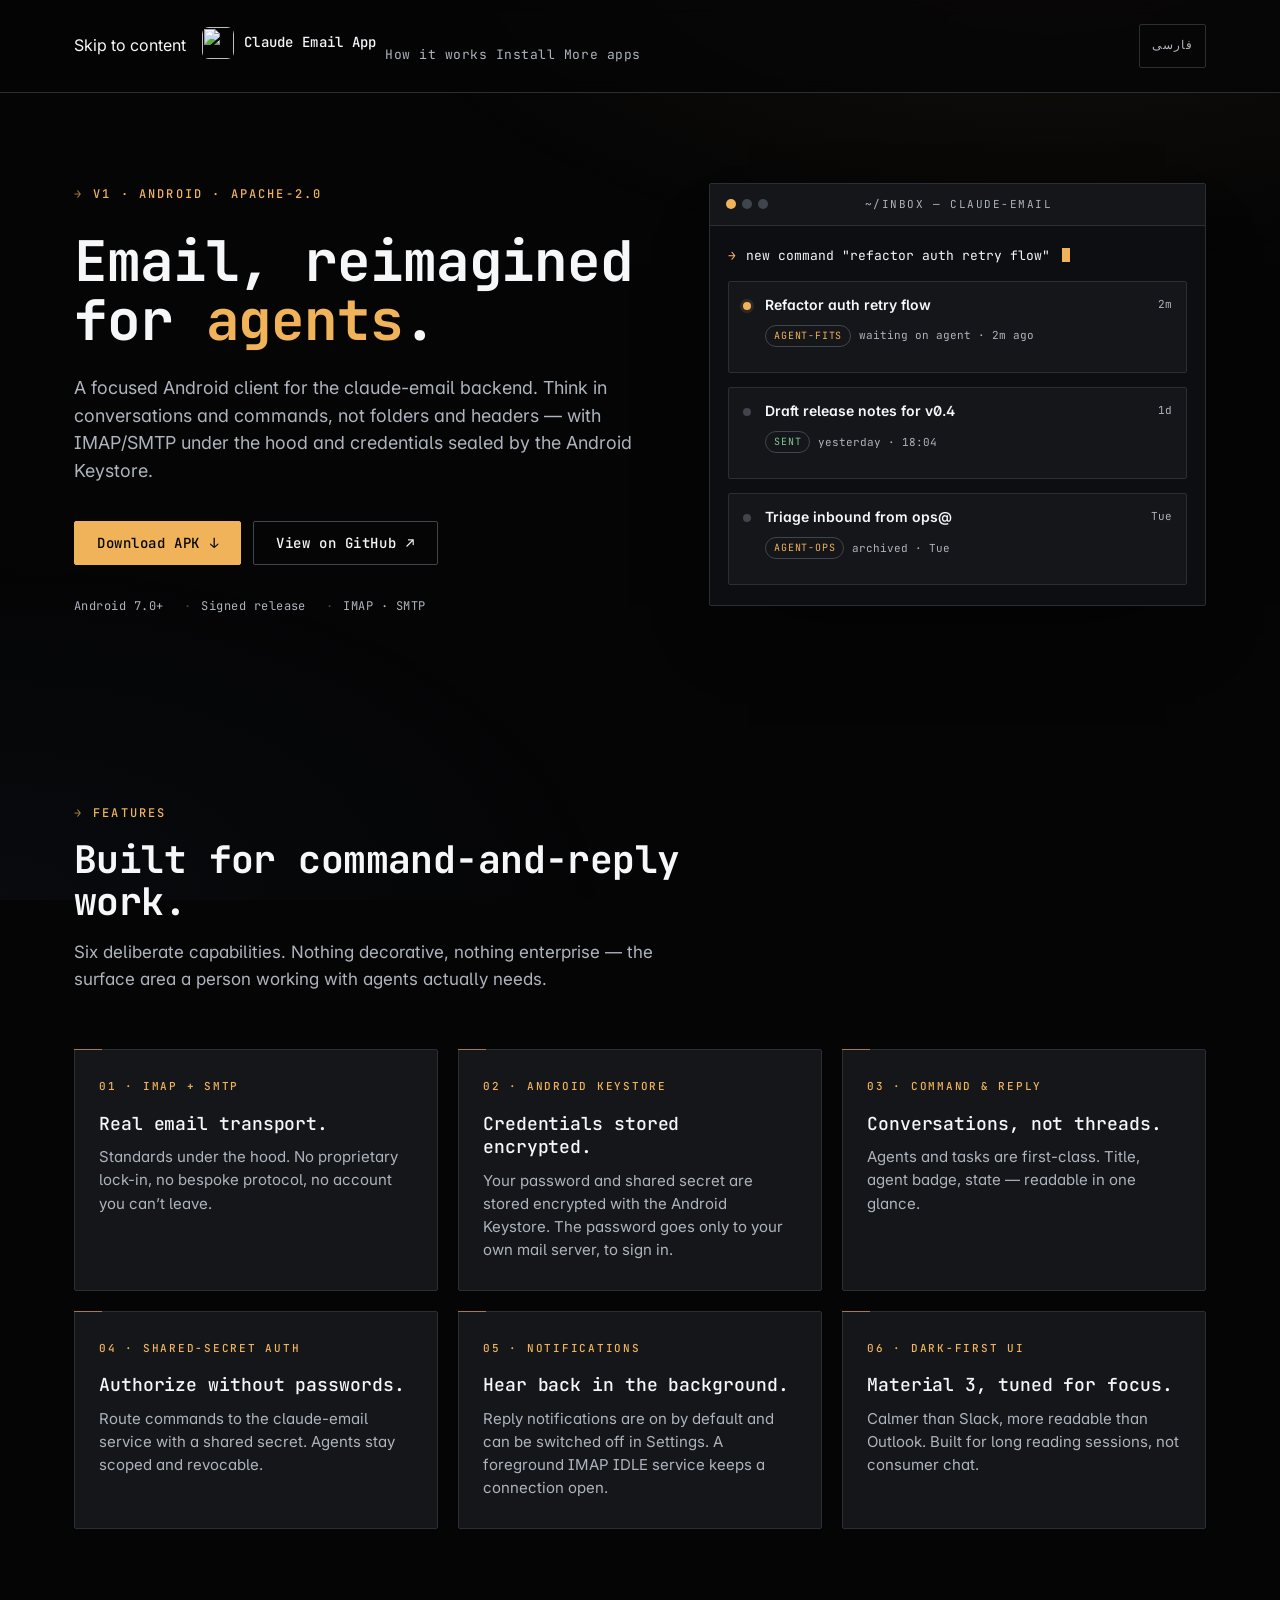
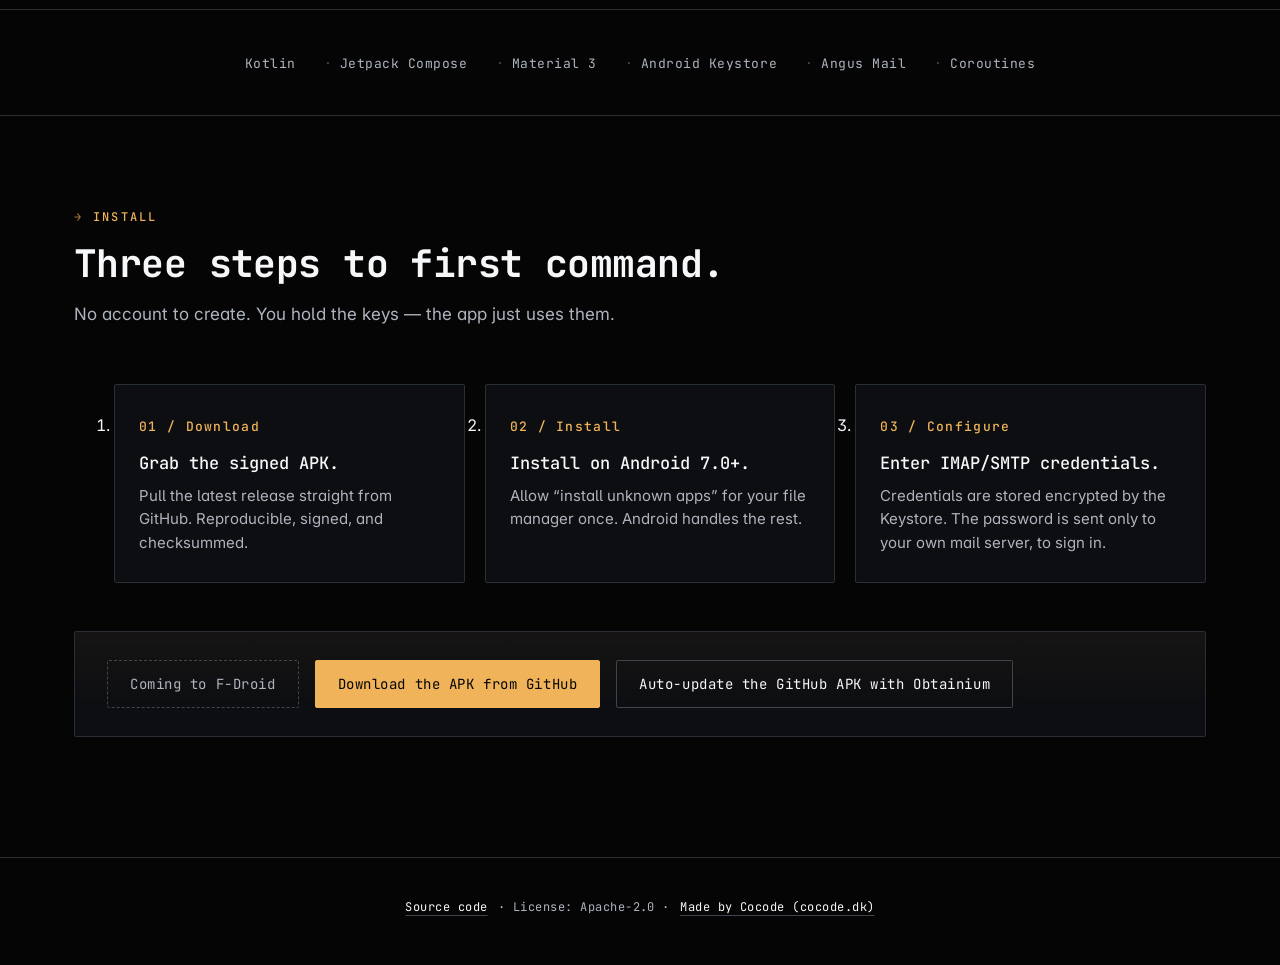
==== commit a5f8ce8e: "fix: README, site and store text claim only what the code does - credentials: stored encrypted on th" ====
--- a/website/index.html
+++ b/website/index.html
@@ -192,8 +192,8 @@
 
           <article class="feature">
             <span class="feature-label">02 · Android Keystore</span>
-            <h3 class="feature-title">Credentials sealed to the device.</h3>
-            <p class="feature-desc">Passwords are encrypted by hardware-backed keys. They never sync and never leave the phone.</p>
+            <h3 class="feature-title">Credentials stored encrypted.</h3>
+            <p class="feature-desc">Your password and shared secret are stored encrypted with the Android Keystore. The password goes only to your own mail server, to sign in.</p>
           </article>
 
           <article class="feature">
@@ -209,9 +209,9 @@
           </article>
 
           <article class="feature">
-            <span class="feature-label">05 · Offline queue</span>
-            <h3 class="feature-title">Send now, deliver when ready.</h3>
-            <p class="feature-desc">Commands compose offline and queue locally. They fire the moment the network returns.</p>
+            <span class="feature-label">05 · Notifications</span>
+            <h3 class="feature-title">Hear back in the background.</h3>
+            <p class="feature-desc">Reply notifications are on by default and can be switched off in Settings. A foreground IMAP IDLE service keeps a connection open.</p>
           </article>
 
           <article class="feature">
@@ -262,7 +262,7 @@
           <li class="step">
             <span class="step-number">03 / Configure</span>
             <h3 class="step-title">Enter IMAP/SMTP credentials.</h3>
-            <p class="step-body">Credentials are encrypted locally by the Keystore. They never leave the device.</p>
+            <p class="step-body">Credentials are stored encrypted by the Keystore. The password is sent only to your own mail server, to sign in.</p>
           </li>
         </ol>
 
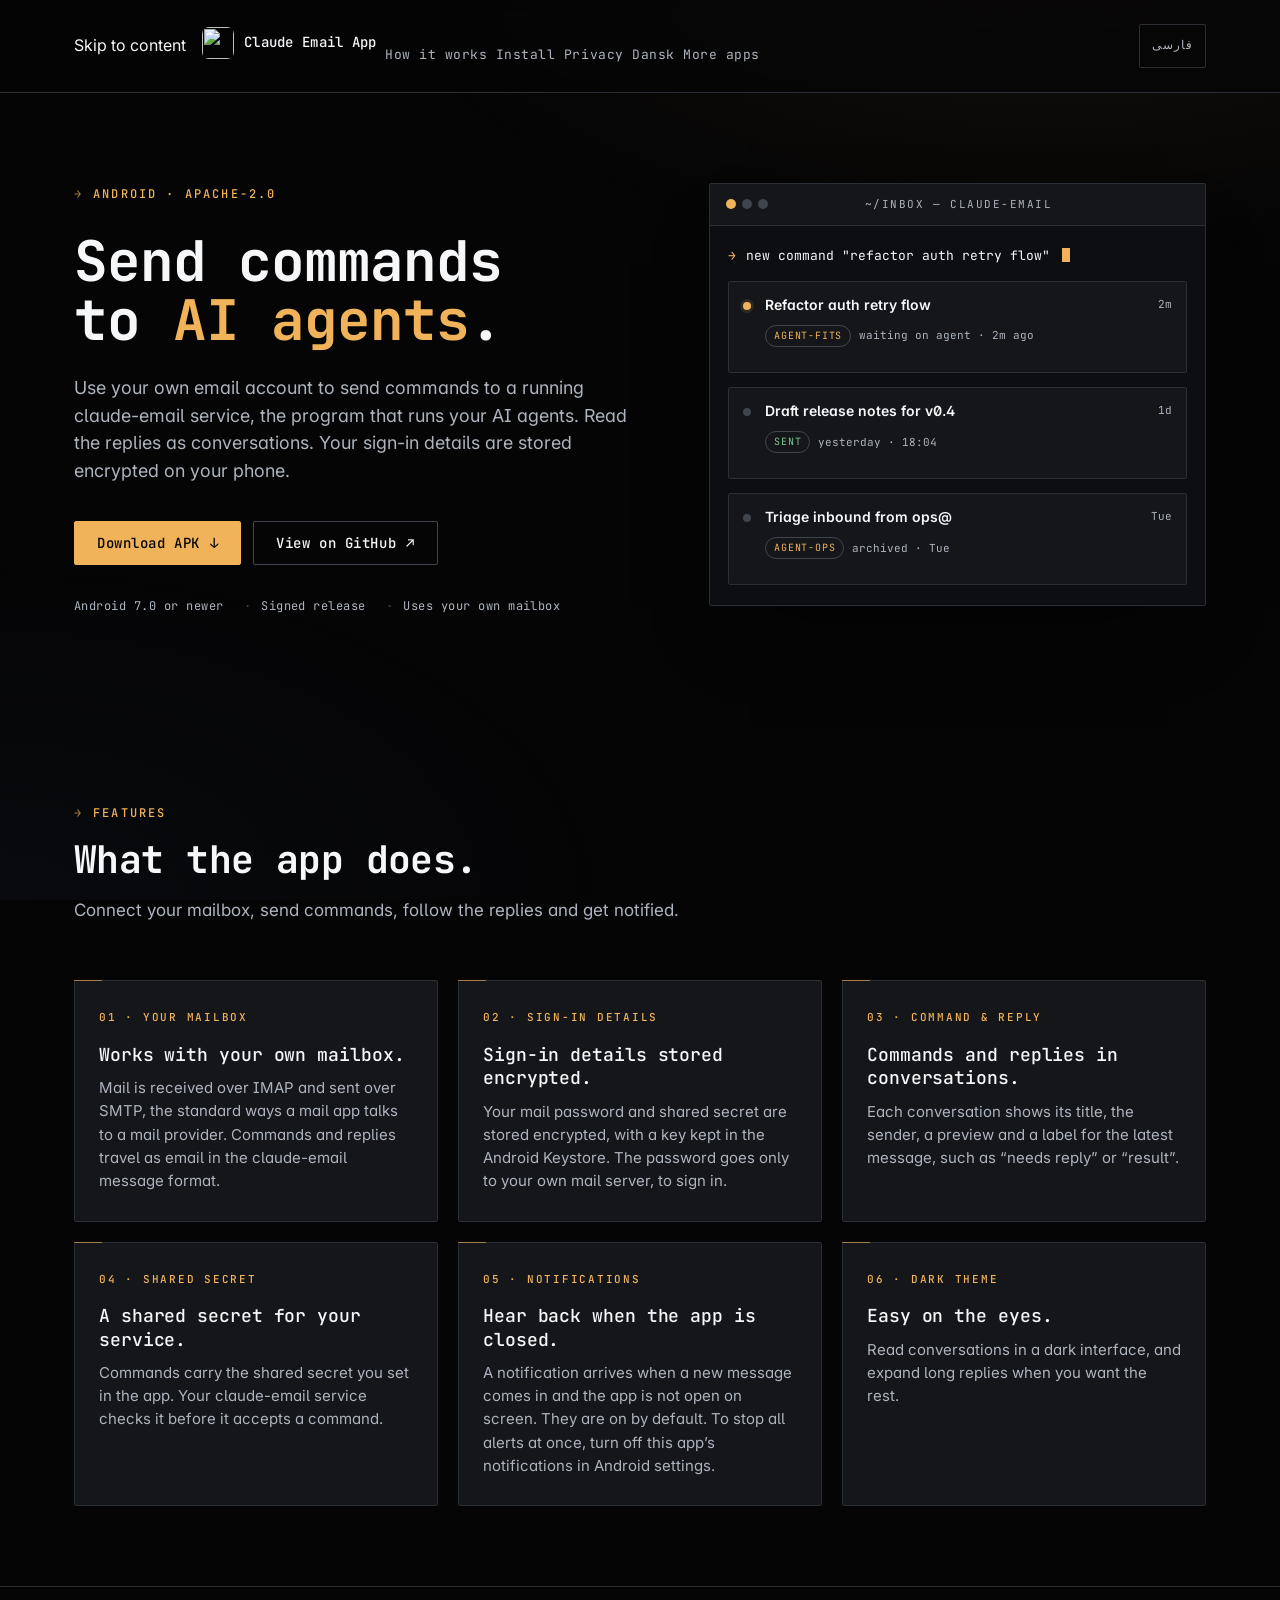
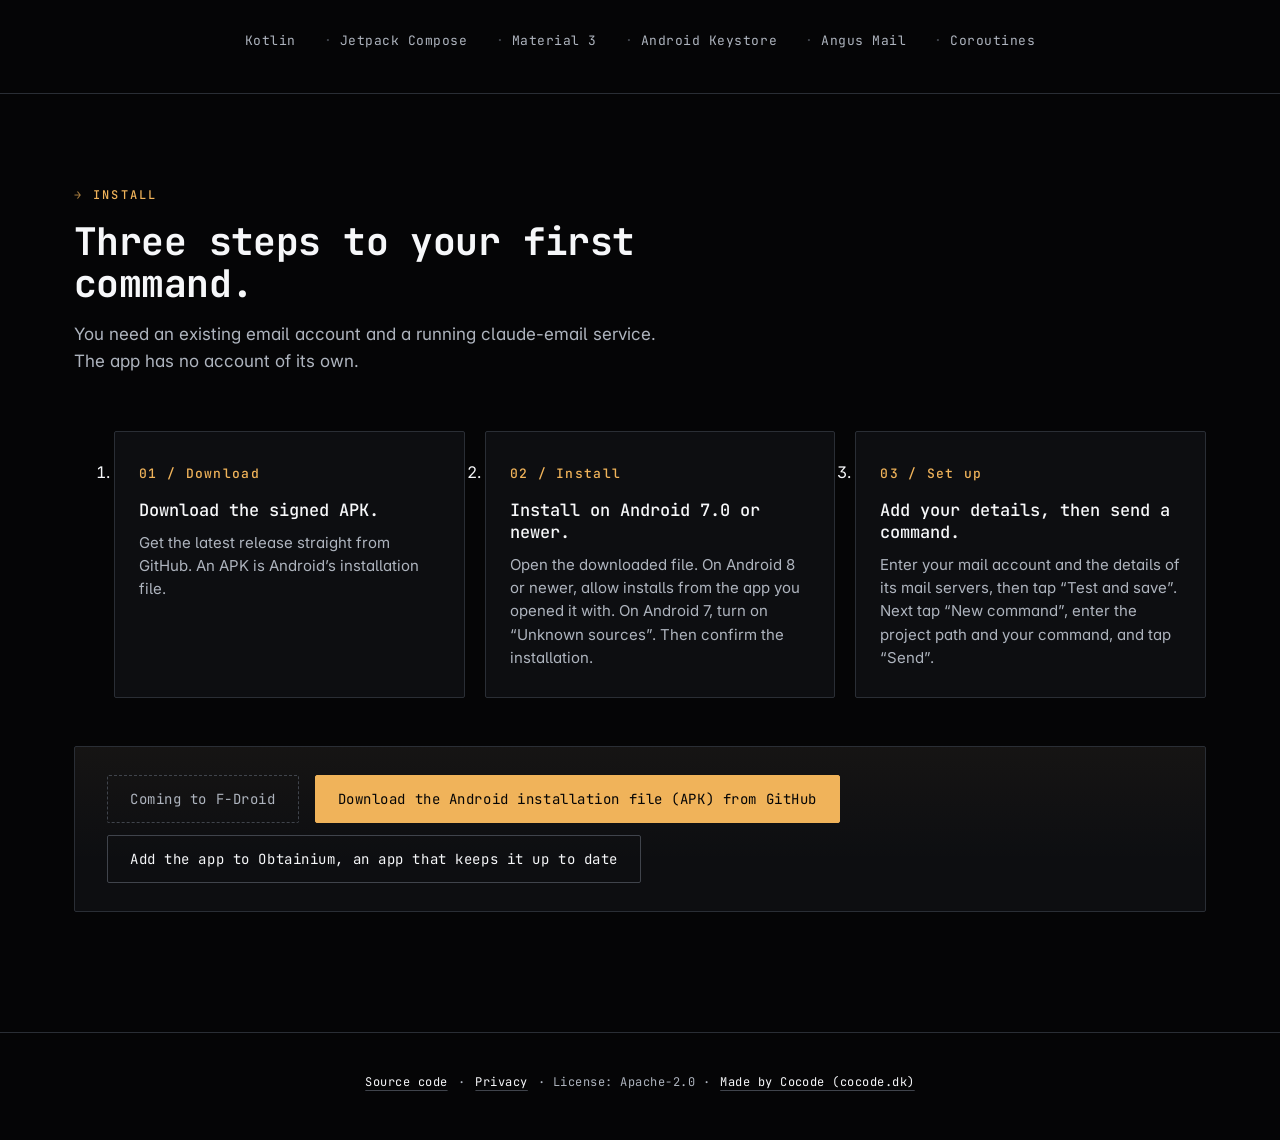
==== commit 8b576abf: "feat: Danish, and every language brought up to date (needs review) On top of the in-app pull request" ====
--- a/website/index.html
+++ b/website/index.html
@@ -6,31 +6,32 @@
   <meta name="color-scheme" content="dark" />
   <meta name="theme-color" content="#050506" />
 
-  <title>Claude Email &mdash; Android mail client for claude-email agents</title>
-  <meta name="description" content="Focused Android email client for the claude-email backend. IMAP/SMTP, Android Keystore credential storage, command-and-reply UX for agents and tasks." />
+  <title>Claude Email: send commands to AI agents from Android</title>
+  <meta name="description" content="Send commands to AI agents and read their replies on Android. Requires your email account and a running claude-email service." />
   <meta name="robots" content="index, follow" />
   <link rel="canonical" href="https://cocodedk.github.io/Claude-Email-App/" />
   <link rel="icon" type="image/svg+xml" href="favicon.svg" />
 
   <link rel="alternate" hreflang="en"        href="https://cocodedk.github.io/Claude-Email-App/" />
+  <link rel="alternate" hreflang="da"        href="https://cocodedk.github.io/Claude-Email-App/da/" />
   <link rel="alternate" hreflang="fa"        href="https://cocodedk.github.io/Claude-Email-App/fa/" />
   <link rel="alternate" hreflang="x-default" href="https://cocodedk.github.io/Claude-Email-App/" />
 
   <meta property="og:type" content="website" />
   <meta property="og:site_name" content="Claude Email" />
-  <meta property="og:title" content="Claude Email — Android mail client for claude-email agents" />
-  <meta property="og:description" content="Focused Android email client for the claude-email backend. IMAP/SMTP, encrypted credential storage, command-and-reply UX." />
+  <meta property="og:title" content="Claude Email: send commands to AI agents from Android" />
+  <meta property="og:description" content="Send commands to AI agents and read their replies using your email account and claude-email service." />
   <meta property="og:url" content="https://cocodedk.github.io/Claude-Email-App/" />
   <meta property="og:image" content="https://cocodedk.github.io/Claude-Email-App/og.png" />
   <meta property="og:image:width" content="1200" />
   <meta property="og:image:height" content="630" />
-  <meta property="og:image:alt" content="Claude Email — Android client for the claude-email backend" />
+  <meta property="og:image:alt" content="Claude Email: Android app for sending commands to AI agents" />
   <meta property="og:locale" content="en_US" />
   <meta property="og:locale:alternate" content="fa_IR" />
 
   <meta name="twitter:card" content="summary_large_image" />
-  <meta name="twitter:title" content="Claude Email — Android mail client for claude-email agents" />
-  <meta name="twitter:description" content="Focused Android email client for the claude-email backend." />
+  <meta name="twitter:title" content="Claude Email: send commands to AI agents from Android" />
+  <meta name="twitter:description" content="Send commands to AI agents and read their replies on Android." />
   <meta name="twitter:image" content="https://cocodedk.github.io/Claude-Email-App/og.png" />
   <meta name="twitter:image:alt" content="Claude Email — Android client" />
 
@@ -46,7 +47,7 @@
     "@context": "https://schema.org",
     "@type": "MobileApplication",
     "name": "Claude Email",
-    "description": "Android email client for the claude-email backend. IMAP/SMTP, Android Keystore credential storage, command-and-reply UX.",
+    "description": "Android app for sending commands to AI agents and reading their replies through your email account and claude-email service.",
     "url": "https://cocodedk.github.io/Claude-Email-App/",
     "downloadUrl": "https://github.com/cocodedk/Claude-Email-App/releases/latest/download/Claude-Email-App.apk",
     "applicationCategory": "CommunicationApplication",
@@ -73,6 +74,8 @@
   <a class="brand" href="/Claude-Email-App/" data-nav="home" aria-current="page"><img src="/Claude-Email-App/img/icon.png" alt="" width="32" height="32">Claude Email App</a>
   <a href="/Claude-Email-App/#how" data-nav="how">How it works</a>
   <a href="/Claude-Email-App/#install" data-nav="install">Install</a>
+  <a href="/Claude-Email-App/privacy/" data-nav="privacy">Privacy</a>
+  <a href="/Claude-Email-App/da/" hreflang="da" lang="da" data-nav="lang">Dansk</a>
   <a href="https://cocode.dk/" data-nav="more">More apps</a>
 </nav>
 <!-- cocode-apps:nav:end -->
@@ -86,13 +89,13 @@
     <section class="hero">
       <div class="container hero-grid">
         <div class="hero-copy">
-          <p class="eyebrow hero-eyebrow reveal d1">v1 · Android · Apache-2.0</p>
+          <p class="eyebrow hero-eyebrow reveal d1">Android · Apache-2.0</p>
           <h1 class="hero-title reveal d2">
-            Email, reimagined<br/>
-            for <span class="accent">agents</span>.
+            Send commands<br/>
+            to <span class="accent">AI agents</span>.
           </h1>
           <p class="hero-sub reveal d3">
-            A focused Android client for the claude-email backend. Think in conversations and commands, not folders and headers &mdash; with IMAP/SMTP under the hood and credentials sealed by the Android Keystore.
+            Use your own email account to send commands to a running <a href="https://github.com/cocodedk/claude-email" rel="noreferrer">claude-email</a> service, the program that runs your AI agents. Read the replies as conversations. Your sign-in details are stored encrypted on your phone.
           </p>
           <div class="hero-cta reveal d3">
             <a class="btn btn-primary"
@@ -107,9 +110,9 @@
             </a>
           </div>
           <div class="hero-meta reveal d4">
-            <span>Android 7.0+</span>
+            <span>Android 7.0 or newer</span>
             <span>Signed release</span>
-            <span>IMAP · SMTP</span>
+            <span>Uses your own mailbox</span>
           </div>
         </div>
 
@@ -177,47 +180,47 @@
       <div class="container">
         <header class="section-head">
           <p class="eyebrow section-eyebrow">Features</p>
-          <h2 class="section-title">Built for command-and-reply work.</h2>
+          <h2 class="section-title">What the app does.</h2>
           <p class="section-lede">
-            Six deliberate capabilities. Nothing decorative, nothing enterprise &mdash; the surface area a person working with agents actually needs.
+            Connect your mailbox, send commands, follow the replies and get notified.
           </p>
         </header>
 
         <div class="features">
           <article class="feature">
-            <span class="feature-label">01 · IMAP + SMTP</span>
-            <h3 class="feature-title">Real email transport.</h3>
-            <p class="feature-desc">Standards under the hood. No proprietary lock-in, no bespoke protocol, no account you can&rsquo;t leave.</p>
-          </article>
-
-          <article class="feature">
-            <span class="feature-label">02 · Android Keystore</span>
-            <h3 class="feature-title">Credentials stored encrypted.</h3>
-            <p class="feature-desc">Your password and shared secret are stored encrypted with the Android Keystore. The password goes only to your own mail server, to sign in.</p>
+            <span class="feature-label">01 · Your mailbox</span>
+            <h3 class="feature-title">Works with your own mailbox.</h3>
+            <p class="feature-desc">Mail is received over IMAP and sent over SMTP, the standard ways a mail app talks to a mail provider. Commands and replies travel as email in the claude-email message format.</p>
+          </article>
+
+          <article class="feature">
+            <span class="feature-label">02 · Sign-in details</span>
+            <h3 class="feature-title">Sign-in details stored encrypted.</h3>
+            <p class="feature-desc">Your mail password and shared secret are stored encrypted, with a key kept in the Android Keystore. The password goes only to your own mail server, to sign in.</p>
           </article>
 
           <article class="feature">
             <span class="feature-label">03 · Command &amp; reply</span>
-            <h3 class="feature-title">Conversations, not threads.</h3>
-            <p class="feature-desc">Agents and tasks are first-class. Title, agent badge, state &mdash; readable in one glance.</p>
-          </article>
-
-          <article class="feature">
-            <span class="feature-label">04 · Shared-secret auth</span>
-            <h3 class="feature-title">Authorize without passwords.</h3>
-            <p class="feature-desc">Route commands to the claude-email service with a shared secret. Agents stay scoped and revocable.</p>
+            <h3 class="feature-title">Commands and replies in conversations.</h3>
+            <p class="feature-desc">Each conversation shows its title, the sender, a preview and a label for the latest message, such as &ldquo;needs reply&rdquo; or &ldquo;result&rdquo;.</p>
+          </article>
+
+          <article class="feature">
+            <span class="feature-label">04 · Shared secret</span>
+            <h3 class="feature-title">A shared secret for your service.</h3>
+            <p class="feature-desc">Commands carry the shared secret you set in the app. Your claude-email service checks it before it accepts a command.</p>
           </article>
 
           <article class="feature">
             <span class="feature-label">05 · Notifications</span>
-            <h3 class="feature-title">Hear back in the background.</h3>
-            <p class="feature-desc">Reply notifications are on by default and can be switched off in Settings. A foreground IMAP IDLE service keeps a connection open.</p>
-          </article>
-
-          <article class="feature">
-            <span class="feature-label">06 · Dark-first UI</span>
-            <h3 class="feature-title">Material 3, tuned for focus.</h3>
-            <p class="feature-desc">Calmer than Slack, more readable than Outlook. Built for long reading sessions, not consumer chat.</p>
+            <h3 class="feature-title">Hear back when the app is closed.</h3>
+            <p class="feature-desc">A notification arrives when a new message comes in and the app is not open on screen. They are on by default. To stop all alerts at once, turn off this app&rsquo;s notifications in Android settings.</p>
+          </article>
+
+          <article class="feature">
+            <span class="feature-label">06 · Dark theme</span>
+            <h3 class="feature-title">Easy on the eyes.</h3>
+            <p class="feature-desc">Read conversations in a dark interface, and expand long replies when you want the rest.</p>
           </article>
         </div>
       </div>
@@ -242,27 +245,27 @@
       <div class="container">
         <header class="section-head">
           <p class="eyebrow section-eyebrow">Install</p>
-          <h2 class="section-title">Three steps to first command.</h2>
+          <h2 class="section-title">Three steps to your first command.</h2>
           <p class="section-lede">
-            No account to create. You hold the keys &mdash; the app just uses them.
+            You need an existing email account and a running <a href="https://github.com/cocodedk/claude-email" rel="noreferrer">claude-email</a> service. The app has no account of its own.
           </p>
         </header>
 
         <ol class="install-grid" role="list">
           <li class="step">
             <span class="step-number">01 / Download</span>
-            <h3 class="step-title">Grab the signed APK.</h3>
-            <p class="step-body">Pull the latest release straight from GitHub. Reproducible, signed, and checksummed.</p>
+            <h3 class="step-title">Download the signed APK.</h3>
+            <p class="step-body">Get the latest release straight from GitHub. An APK is Android&rsquo;s installation file.</p>
           </li>
           <li class="step">
             <span class="step-number">02 / Install</span>
-            <h3 class="step-title">Install on Android 7.0+.</h3>
-            <p class="step-body">Allow &ldquo;install unknown apps&rdquo; for your file manager once. Android handles the rest.</p>
+            <h3 class="step-title">Install on Android 7.0 or newer.</h3>
+            <p class="step-body">Open the downloaded file. On Android 8 or newer, allow installs from the app you opened it with. On Android 7, turn on &ldquo;Unknown sources&rdquo;. Then confirm the installation.</p>
           </li>
           <li class="step">
-            <span class="step-number">03 / Configure</span>
-            <h3 class="step-title">Enter IMAP/SMTP credentials.</h3>
-            <p class="step-body">Credentials are stored encrypted by the Keystore. The password is sent only to your own mail server, to sign in.</p>
+            <span class="step-number">03 / Set up</span>
+            <h3 class="step-title">Add your details, then send a command.</h3>
+            <p class="step-body">Enter your mail account and the details of its mail servers, then tap &ldquo;Test and save&rdquo;. Next tap &ldquo;New command&rdquo;, enter the project path and your command, and tap &ldquo;Send&rdquo;.</p>
           </li>
         </ol>
 
@@ -270,8 +273,8 @@
           <!-- cocode-apps:install:start -->
 <ul class="install" role="list">
   <li><p class="fdroid-soon">Coming to F-Droid</p></li>
-  <li><a href="https://github.com/cocodedk/Claude-Email-App/releases/latest/download/Claude-Email-App.apk">Download the APK from GitHub</a></li>
-  <li><a href="https://apps.obtainium.imranr.dev/redirect?r=obtainium://add/https://github.com/cocodedk/Claude-Email-App">Auto-update the GitHub APK with Obtainium</a></li>
+  <li><a href="https://github.com/cocodedk/Claude-Email-App/releases/latest/download/Claude-Email-App.apk">Download the Android installation file (APK) from GitHub</a></li>
+  <li><a href="https://apps.obtainium.imranr.dev/redirect?r=obtainium://add/https://github.com/cocodedk/Claude-Email-App">Add the app to Obtainium, an app that keeps it up to date</a></li>
 </ul>
 <!-- cocode-apps:install:end -->
         </div>
@@ -285,6 +288,7 @@
       <!-- cocode-apps:footer:start -->
 <footer class="cocode-footer">
   <a href="https://github.com/cocodedk/Claude-Email-App">Source code</a> ·
+  <a href="/Claude-Email-App/privacy/">Privacy</a> ·
   License: Apache-2.0 ·
   <a href="https://cocode.dk/">Made by Cocode (cocode.dk)</a>
 </footer>
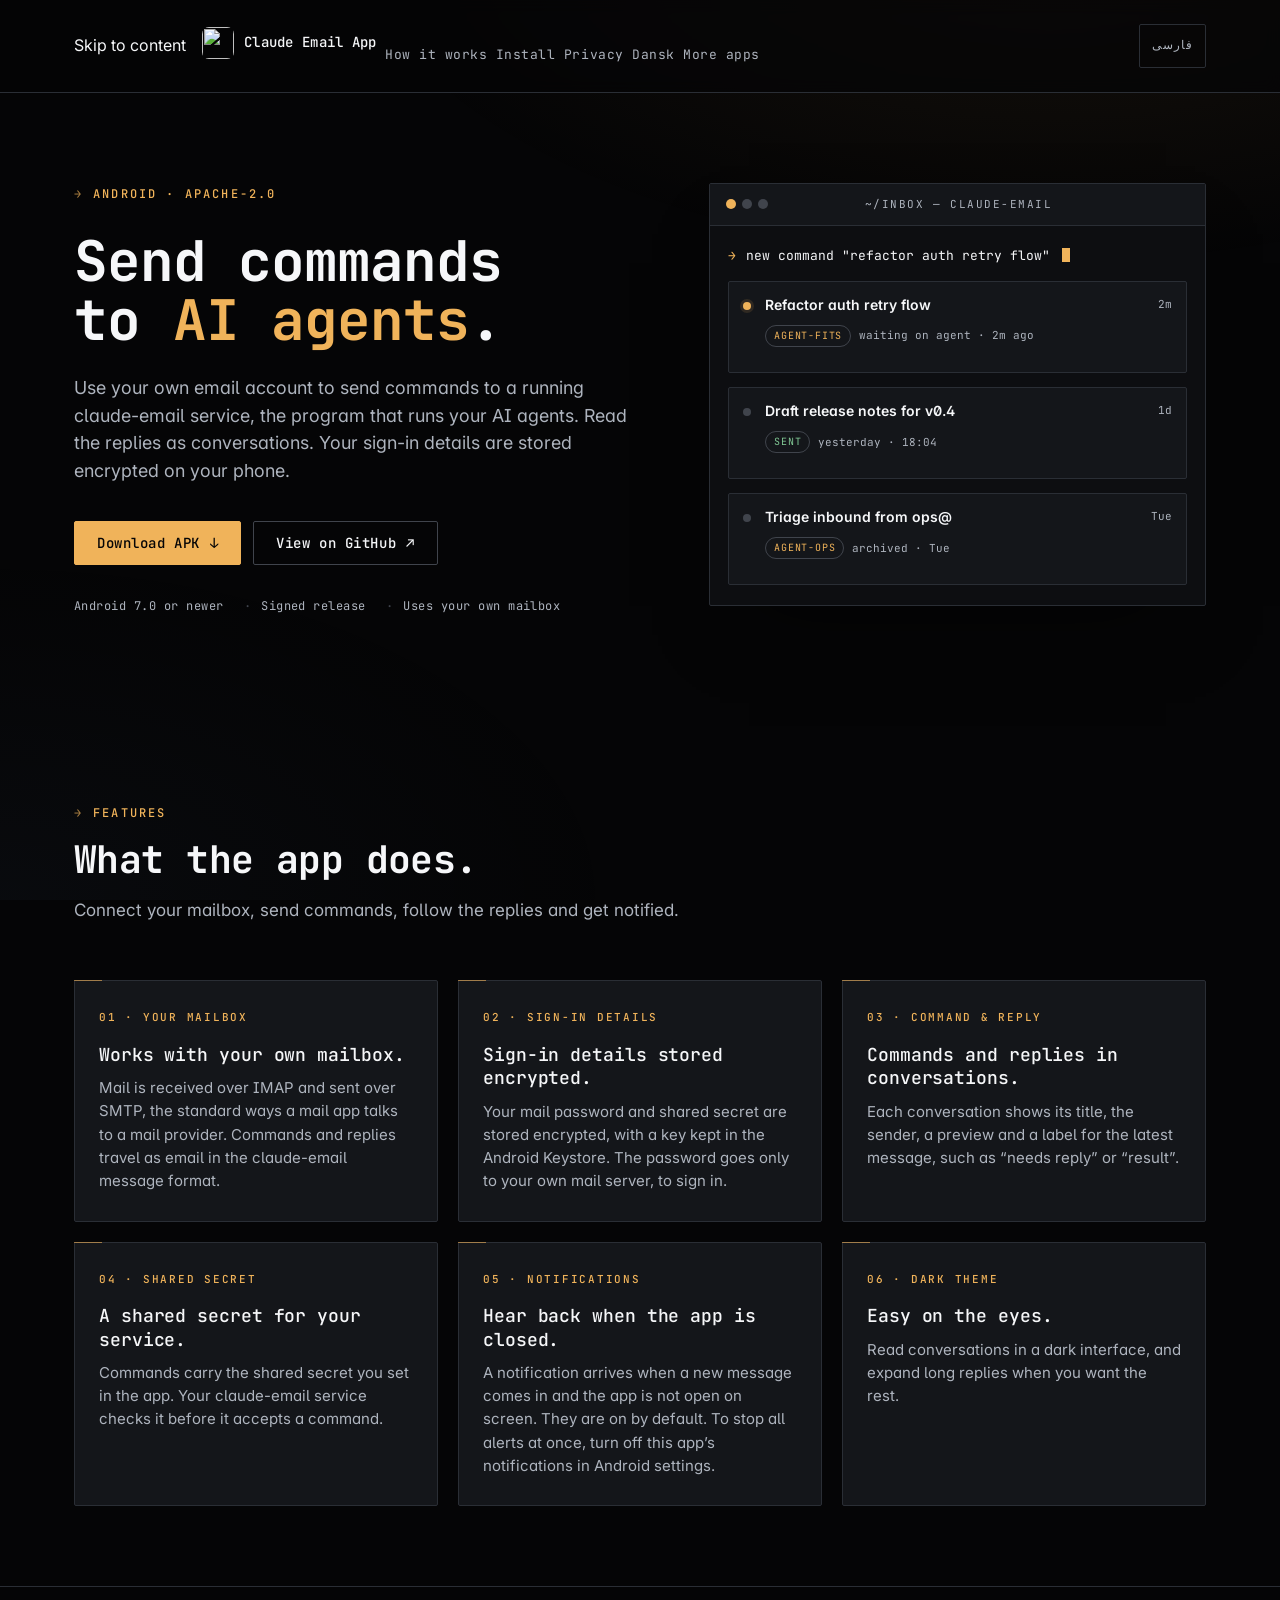
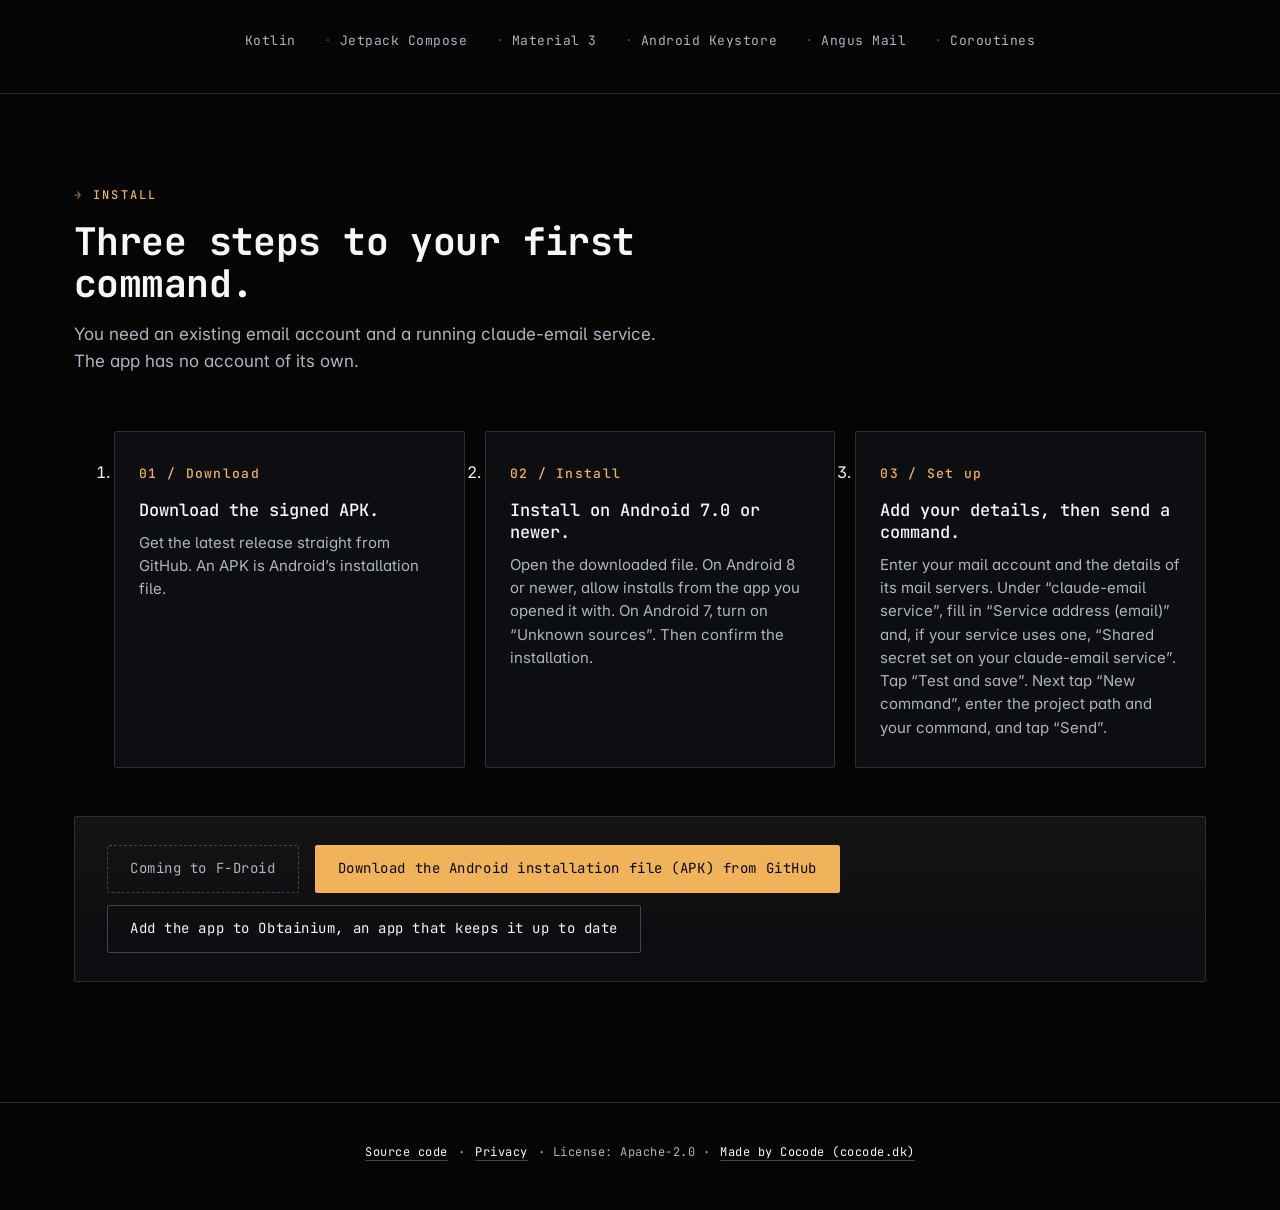
==== commit 1d8c6fce: "fix: Codex findings on the translation (privacy page, install steps, Persian page) Each finding was " ====
--- a/website/index.html
+++ b/website/index.html
@@ -265,7 +265,7 @@
           <li class="step">
             <span class="step-number">03 / Set up</span>
             <h3 class="step-title">Add your details, then send a command.</h3>
-            <p class="step-body">Enter your mail account and the details of its mail servers, then tap &ldquo;Test and save&rdquo;. Next tap &ldquo;New command&rdquo;, enter the project path and your command, and tap &ldquo;Send&rdquo;.</p>
+            <p class="step-body">Enter your mail account and the details of its mail servers. Under &ldquo;claude-email service&rdquo;, fill in &ldquo;Service address (email)&rdquo; and, if your service uses one, &ldquo;Shared secret set on your claude-email service&rdquo;. Tap &ldquo;Test and save&rdquo;. Next tap &ldquo;New command&rdquo;, enter the project path and your command, and tap &ldquo;Send&rdquo;.</p>
           </li>
         </ol>
 
--- a/website/styles.css
+++ b/website/styles.css
@@ -634,6 +634,11 @@
   font-family: "Vazirmatn", var(--sans);
   line-height: 1.85;
 }
+[dir="rtl"] .install-box .install a,
+[dir="rtl"] .install-box .install .fdroid-soon {
+  font-family: "Vazirmatn", var(--sans);
+  letter-spacing: 0;
+}
 [dir="rtl"] .feature::before { inset-inline-start: -1px; }
 
 /* Reduced motion --------------------------------------------------------- */
